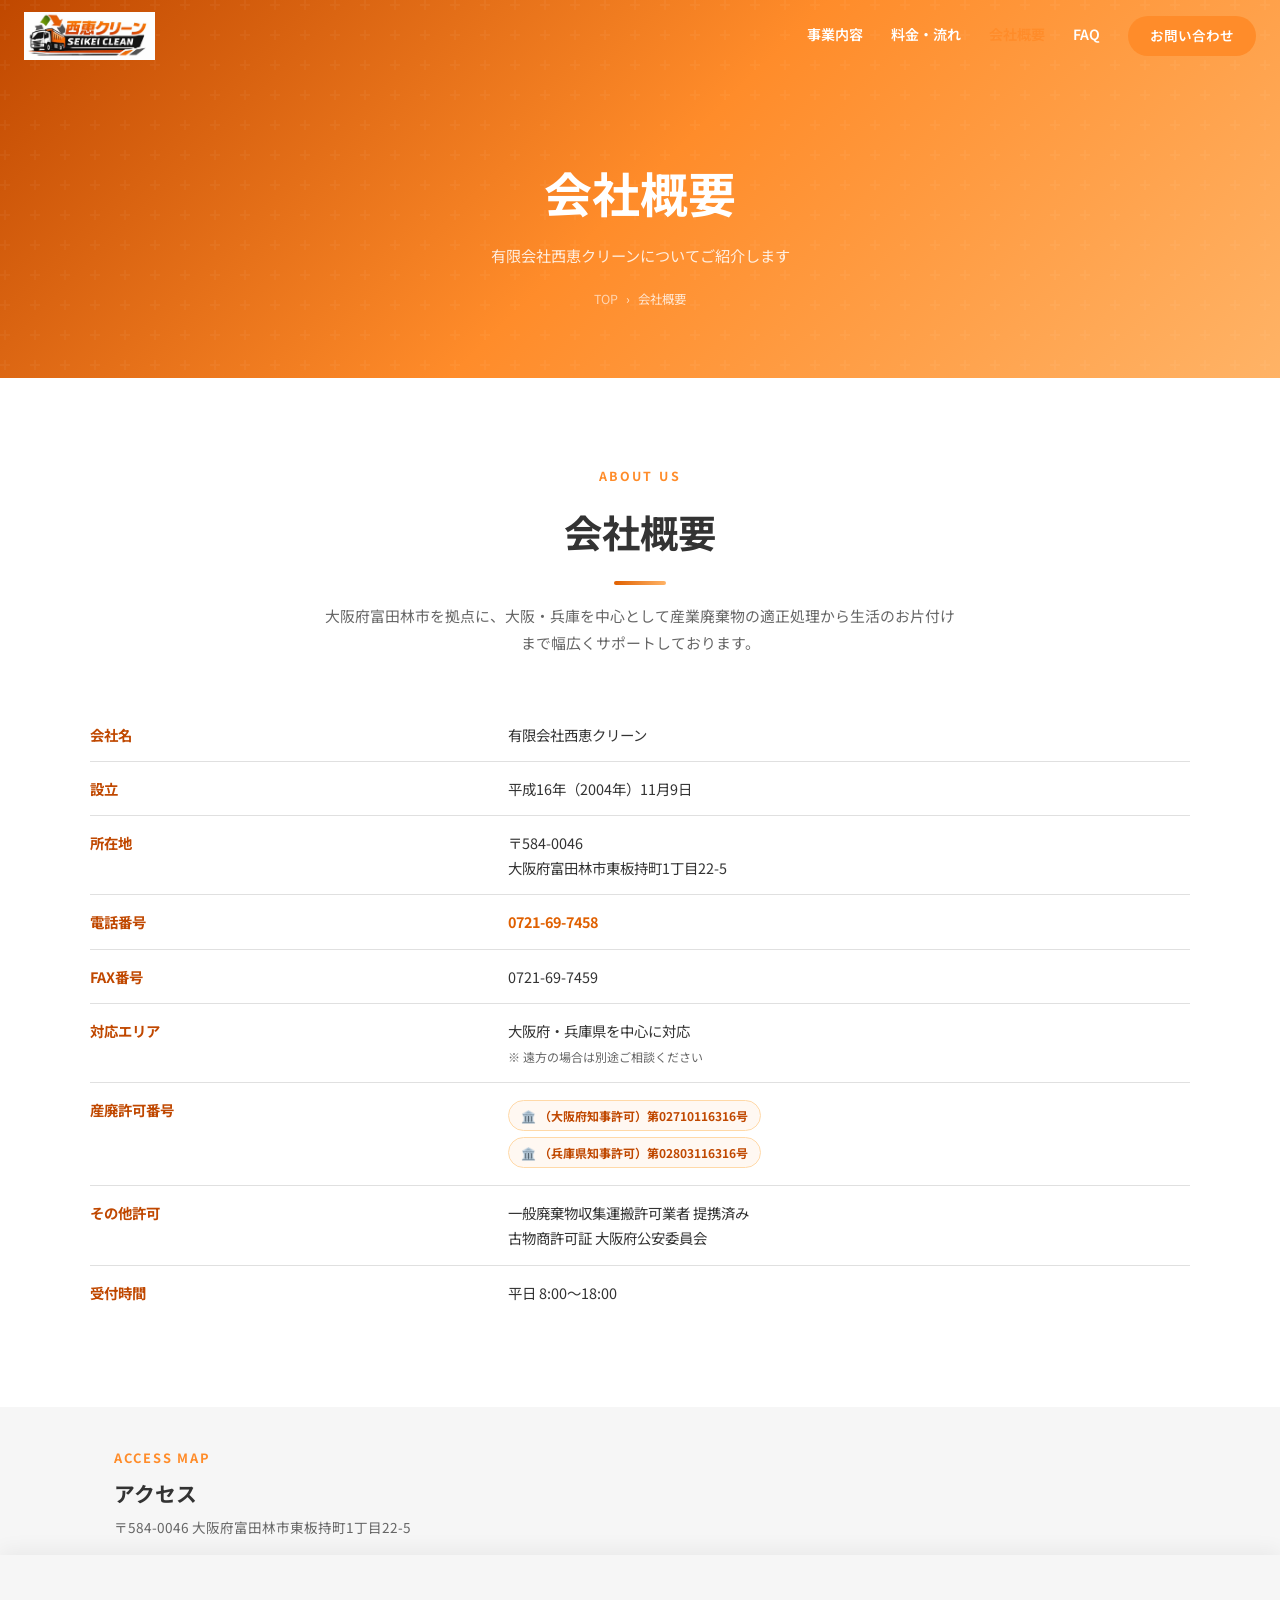
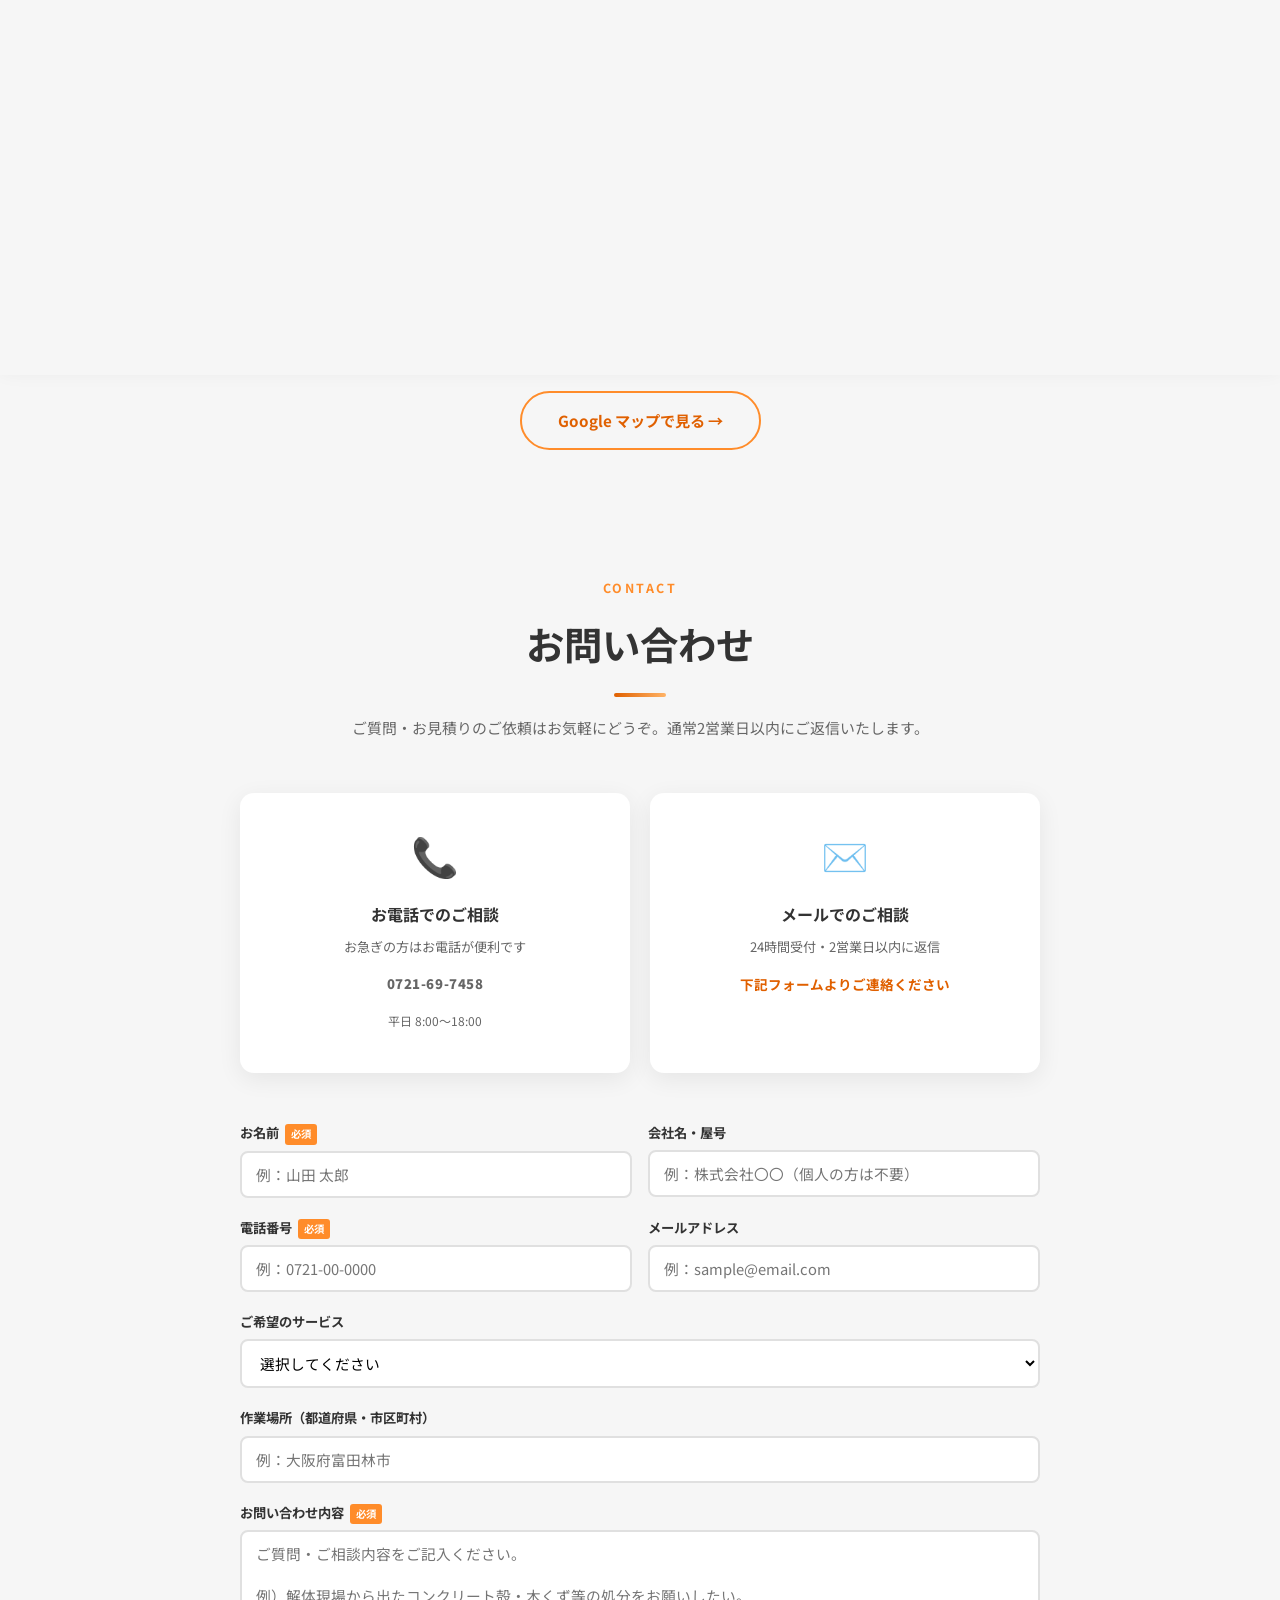
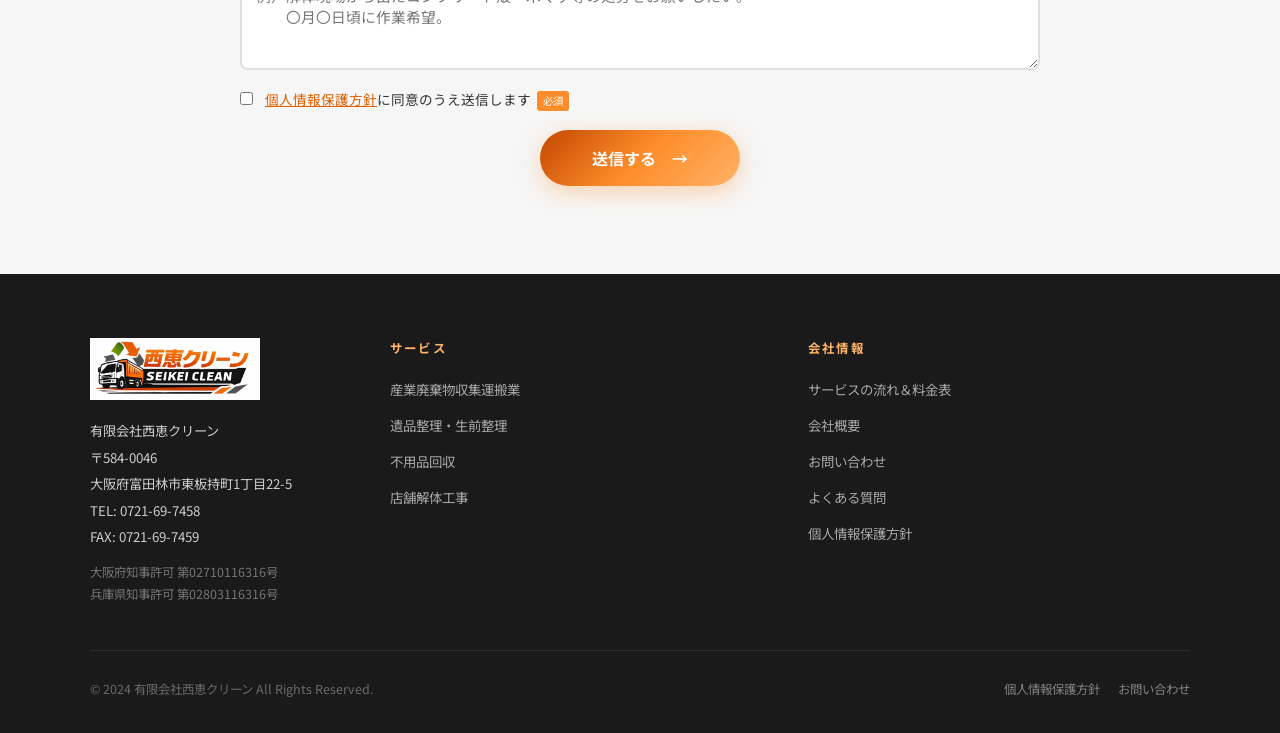
==== company.html @ fd274f3c "Initial commit: 有限会社西恵クリーン ウェブサイト" ====
<!DOCTYPE html>
<html lang="ja">
<head>
  <meta charset="UTF-8">
  <meta name="viewport" content="width=device-width, initial-scale=1.0">
  <title>会社概要・お問い合わせ | 有限会社西恵クリーン</title>
  <meta name="description" content="有限会社西恵クリーンの会社概要、所在地、許可番号、お問い合わせフォームをご確認いただけます。">
  <link rel="preconnect" href="https://fonts.googleapis.com">
  <link href="https://fonts.googleapis.com/css2?family=Noto+Sans+JP:wght@400;700;900&display=swap" rel="stylesheet">
  <link rel="stylesheet" href="css/style.css">
  <style>
    .company-page-grid {
      display: grid;
      grid-template-columns: 1fr 1fr;
      gap: 64px;
      align-items: start;
    }
    .company-table {
      width: 100%;
      border-collapse: collapse;
      font-size: 0.9rem;
    }
    .company-table tr { border-bottom: 1px solid var(--gray); }
    .company-table tr:last-child { border-bottom: none; }
    .company-table th {
      width: 38%;
      padding: 14px 16px 14px 0;
      text-align: left;
      font-weight: 700;
      color: var(--orange-darker);
      vertical-align: top;
      white-space: nowrap;
    }
    .company-table td {
      padding: 14px 0;
      line-height: 1.75;
      vertical-align: top;
    }
    .permit-tag {
      display: inline-flex;
      align-items: center;
      gap: 6px;
      background: var(--off-white);
      border: 1px solid var(--orange-lighter);
      color: var(--orange-darker);
      font-size: 0.75rem;
      font-weight: 700;
      padding: 4px 12px;
      border-radius: 50px;
      margin: 3px 0;
    }
    .contact-section { background: var(--gray-light); }
    .contact-inner {
      max-width: 800px;
      margin: 0 auto;
    }
    .contact-options {
      display: grid;
      grid-template-columns: 1fr 1fr;
      gap: 20px;
      margin-bottom: 48px;
    }
    .contact-option {
      background: var(--white);
      border-radius: var(--radius);
      padding: 28px 24px;
      text-align: center;
      box-shadow: var(--shadow-card);
    }
    .contact-option-icon { font-size: 2.4rem; display: block; margin-bottom: 12px; }
    .contact-option h3 { font-size: 1rem; margin-bottom: 8px; }
    .contact-option p { font-size: 0.82rem; color: var(--text-light); margin-bottom: 14px; }
    .contact-tel-big {
      font-size: 1.6rem;
      font-weight: 900;
      color: var(--orange-darker);
      letter-spacing: 0.04em;
    }
    .contact-tel-big a { color: inherit; }
    @media (max-width: 768px) {
      .company-page-grid { grid-template-columns: 1fr; gap: 40px; }
      .contact-options { grid-template-columns: 1fr; }
    }
  </style>
</head>
<body>

<!-- HEADER -->
<header class="header scrolled" id="header">
  <a href="index.html">
    <img src="西恵クリーンロゴ3.png" alt="有限会社西恵クリーン" class="header-logo">
  </a>
  <nav class="nav">
    <a href="services.html" class="nav-link">事業内容</a>
    <a href="flow-price.html" class="nav-link">料金・流れ</a>
    <a href="company.html" class="nav-link" style="color:var(--orange);">会社概要</a>
    <a href="faq.html" class="nav-link">FAQ</a>
    <a href="#contact" class="nav-link nav-cta">お問い合わせ</a>
  </nav>
  <button class="hamburger" id="hamburger" aria-label="メニュー">
    <span></span><span></span><span></span>
  </button>
</header>
<nav class="mobile-nav" id="mobileNav">
  <a href="services.html" class="mobile-nav-link">事業内容</a>
  <a href="flow-price.html" class="mobile-nav-link">サービスの流れ＆料金表</a>
  <a href="company.html" class="mobile-nav-link">会社概要</a>
  <a href="#contact" class="mobile-nav-link">お問い合わせ</a>
  <a href="faq.html" class="mobile-nav-link">よくある質問</a>
  <a href="privacy.html" class="mobile-nav-link">個人情報保護方針</a>
</nav>

<!-- PAGE HERO -->
<div class="page-hero">
  <h1>会社概要</h1>
  <p>有限会社西恵クリーンについてご紹介します</p>
  <div class="breadcrumb">
    <a href="index.html">TOP</a> › <span>会社概要</span>
  </div>
</div>

<!-- ======================================================
     会社概要
     ====================================================== -->
<section class="section company">
  <div class="section-inner">
    <p class="section-eyebrow">ABOUT US</p>
    <h2 class="section-title">会社概要</h2>
    <p class="section-lead">大阪府富田林市を拠点に、大阪・兵庫を中心として産業廃棄物の適正処理から生活のお片付けまで幅広くサポートしております。</p>

    <table class="company-table">
      <tr>
        <th>会社名</th>
        <td>有限会社西恵クリーン</td>
      </tr>
      <tr>
        <th>設立</th>
        <td>平成16年（2004年）11月9日</td>
      </tr>
      <tr>
        <th>所在地</th>
        <td>〒584-0046<br>大阪府富田林市東板持町1丁目22-5</td>
      </tr>
      <tr>
        <th>電話番号</th>
        <td><a href="tel:0721697458" style="color:var(--orange-dark);font-weight:700;">0721-69-7458</a></td>
      </tr>
      <tr>
        <th>FAX番号</th>
        <td>0721-69-7459</td>
      </tr>
      <tr>
        <th>対応エリア</th>
        <td>大阪府・兵庫県を中心に対応<br><small style="color:var(--text-light);">※ 遠方の場合は別途ご相談ください</small></td>
      </tr>
      <tr>
        <th>産廃許可番号</th>
        <td>
          <div class="permit-tag">🏛️ （大阪府知事許可）第02710116316号</div><br>
          <div class="permit-tag">🏛️ （兵庫県知事許可）第02803116316号</div>
        </td>
      </tr>
      <tr>
        <th>その他許可</th>
        <td>
          一般廃棄物収集運搬許可業者 提携済み<br>
          古物商許可証 大阪府公安委員会
        </td>
      </tr>
      <tr>
        <th>受付時間</th>
        <td>平日 8:00〜18:00</td>
      </tr>
    </table>
  </div>
</section>

<!-- ======================================================
     アクセスマップ（横長・全幅）
     ====================================================== -->
<div style="width:100%;background:var(--gray-light);padding:40px 0 0;">
  <div style="max-width:1100px;margin:0 auto;padding:0 24px 16px;">
    <p style="font-size:0.8rem;font-weight:700;letter-spacing:0.15em;color:var(--orange);text-transform:uppercase;margin-bottom:6px;">ACCESS MAP</p>
    <h2 style="font-size:1.3rem;font-weight:700;margin-bottom:4px;">アクセス</h2>
    <p style="font-size:0.85rem;color:var(--text-light);">〒584-0046 大阪府富田林市東板持町1丁目22-5</p>
  </div>
  <div style="width:100%;overflow:hidden;box-shadow:0 -4px 20px rgba(0,0,0,0.06);">
    <iframe
      src="https://www.google.com/maps/embed?pb=!1m18!1m12!1m3!1d6565.0!2d135.6100!3d34.4893!2m3!1f0!2f0!3f0!3m2!1i1024!2i768!4f13.1!3m3!1m2!1s0x600129000c5fae5d%3A0x8a15655b1811e165!2z77yI5pyJ77yJ6KW_5oGS44Kv44Oq44O844Oz!5e0!3m2!1sja!2sjp!4v1699000000000!5m2!1sja!2sjp"
      width="100%"
      height="420"
      style="display:block;border:none;"
      allowfullscreen=""
      loading="lazy"
      referrerpolicy="no-referrer-when-downgrade"
      title="有限会社西恵クリーン アクセスマップ（富田林駅・川西駅周辺）">
    </iframe>
  </div>
  <div style="max-width:1100px;margin:0 auto;padding:16px 24px 40px;text-align:center;">
    <a
      href="https://www.google.com/maps/place/(%E6%9C%89)%E8%A5%BF%E6%81%B5%E3%82%AF%E3%83%AA%E3%83%BC%E3%83%B3/@34.489055,135.612268,17z/data=!3m1!4b1!4m6!3m5!1s0x600129000c5fae5d:0x8a15655b1811e165!8m2!3d34.489055!4d135.612268!16s%2Fg%2F11vysfcb43?hl=ja&entry=ttu&g_ep=EgoyMDI2MDQyMi4wIKXMDSoASAFQAw%3D%3D"
      target="_blank"
      rel="noopener noreferrer"
      class="btn btn-outline-orange"
    >
      Google マップで見る →
    </a>
  </div>
</div>

<!-- ======================================================
     お問い合わせ
     ====================================================== -->
<section class="section contact-section" id="contact">
  <div class="section-inner">
    <p class="section-eyebrow">CONTACT</p>
    <h2 class="section-title">お問い合わせ</h2>
    <p class="section-lead">ご質問・お見積りのご依頼はお気軽にどうぞ。通常2営業日以内にご返信いたします。</p>

    <div class="contact-inner">
      <div class="contact-options">
        <div class="contact-option">
          <span class="contact-option-icon">📞</span>
          <h3>お電話でのご相談</h3>
          <p>お急ぎの方はお電話が便利です</p>
          <p class="contact-tel-big"><a href="tel:0721697458">0721-69-7458</a></p>
          <p style="font-size:0.75rem;color:var(--text-light);margin-top:6px;">平日 8:00〜18:00</p>
        </div>
        <div class="contact-option">
          <span class="contact-option-icon">✉️</span>
          <h3>メールでのご相談</h3>
          <p>24時間受付・2営業日以内に返信</p>
          <p style="font-size:0.85rem;color:var(--orange-dark);font-weight:700;">下記フォームよりご連絡ください</p>
        </div>
      </div>

      <form class="contact-form" id="contactForm" onsubmit="handleSubmit(event)">
        <div class="form-row">
          <div class="form-group">
            <label>お名前<span class="req">必須</span></label>
            <input type="text" name="name" placeholder="例：山田 太郎" required>
          </div>
          <div class="form-group">
            <label>会社名・屋号</label>
            <input type="text" name="company" placeholder="例：株式会社〇〇（個人の方は不要）">
          </div>
        </div>
        <div class="form-row">
          <div class="form-group">
            <label>電話番号<span class="req">必須</span></label>
            <input type="tel" name="tel" placeholder="例：0721-00-0000" required>
          </div>
          <div class="form-group">
            <label>メールアドレス</label>
            <input type="email" name="email" placeholder="例：sample@email.com">
          </div>
        </div>
        <div class="form-group">
          <label>ご希望のサービス</label>
          <select name="service">
            <option value="">選択してください</option>
            <option>産業廃棄物収集運搬</option>
            <option>遺品整理・生前整理</option>
            <option>不用品回収</option>
            <option>店舗解体工事</option>
            <option>その他・複数のサービス</option>
          </select>
        </div>
        <div class="form-group">
          <label>作業場所（都道府県・市区町村）</label>
          <input type="text" name="location" placeholder="例：大阪府富田林市">
        </div>
        <div class="form-group">
          <label>お問い合わせ内容<span class="req">必須</span></label>
          <textarea name="message" placeholder="ご質問・ご相談内容をご記入ください。&#10;&#10;例）解体現場から出たコンクリート殻・木くず等の処分をお願いしたい。&#10;　　〇月〇日頃に作業希望。" required></textarea>
        </div>
        <div class="form-group" style="flex-direction:row;align-items:flex-start;gap:12px;">
          <input type="checkbox" id="privacy" name="privacy" required style="width:auto;margin-top:4px;">
          <label for="privacy" style="font-size:0.85rem;font-weight:400;cursor:pointer;">
            <a href="privacy.html" target="_blank" style="color:var(--orange-dark);text-decoration:underline;">個人情報保護方針</a>に同意のうえ送信します<span class="req">必須</span>
          </label>
        </div>
        <button type="submit" class="form-submit">送信する　→</button>
      </form>
    </div>
  </div>
</section>

<!-- FOOTER -->
<footer class="footer">
  <div class="footer-inner">
    <div class="footer-top">
      <div>
        <img src="西恵クリーンロゴ3.png" alt="西恵クリーン" class="footer-logo">
        <div class="footer-info">
          <p>有限会社西恵クリーン</p>
          <p>〒584-0046</p>
          <p>大阪府富田林市東板持町1丁目22-5</p>
          <p>TEL: 0721-69-7458</p>
          <p>FAX: 0721-69-7459</p>
          <p style="margin-top:10px;font-size:0.78rem;opacity:0.5;line-height:1.8;">
            大阪府知事許可 第02710116316号<br>
            兵庫県知事許可 第02803116316号
          </p>
        </div>
      </div>
      <div class="footer-nav">
        <div class="footer-nav-group">
          <h4>サービス</h4>
          <ul>
            <li><a href="services.html#industrial">産業廃棄物収集運搬業</a></li>
            <li><a href="services.html#estate">遺品整理・生前整理</a></li>
            <li><a href="services.html#junk">不用品回収</a></li>
            <li><a href="services.html#demolition">店舗解体工事</a></li>
          </ul>
        </div>
        <div class="footer-nav-group">
          <h4>会社情報</h4>
          <ul>
            <li><a href="flow-price.html">サービスの流れ＆料金表</a></li>
            <li><a href="company.html">会社概要</a></li>
            <li><a href="#contact">お問い合わせ</a></li>
            <li><a href="faq.html">よくある質問</a></li>
            <li><a href="privacy.html">個人情報保護方針</a></li>
          </ul>
        </div>
      </div>
    </div>
    <div class="footer-bottom">
      <p class="footer-copy">© 2024 有限会社西恵クリーン All Rights Reserved.</p>
      <div class="footer-links">
        <a href="privacy.html">個人情報保護方針</a>
        <a href="#contact">お問い合わせ</a>
      </div>
    </div>
  </div>
</footer>

<script>
const header = document.getElementById('header');
window.addEventListener('scroll', () => {
  header.classList.toggle('scrolled', window.scrollY > 0);
}, { passive: true });
const hamburger = document.getElementById('hamburger');
const mobileNav = document.getElementById('mobileNav');
hamburger.addEventListener('click', () => {
  hamburger.classList.toggle('open');
  mobileNav.classList.toggle('open');
});
mobileNav.querySelectorAll('a').forEach(a => a.addEventListener('click', () => {
  hamburger.classList.remove('open');
  mobileNav.classList.remove('open');
}));
function handleSubmit(e) {
  e.preventDefault();
  const btn = e.target.querySelector('.form-submit');
  btn.textContent = '送信中…';
  btn.disabled = true;
  setTimeout(() => {
    btn.textContent = '✓ 送信が完了しました。ありがとうございます。';
    btn.style.background = '#4CAF50';
    e.target.reset();
  }, 1400);
}
</script>
</body>
</html>
---- css/style.css ----
/* ============================================================
   西恵クリーン Corporate Website — Main Stylesheet
   ============================================================ */

/* --- Reset & Base --- */
*, *::before, *::after { box-sizing: border-box; margin: 0; padding: 0; }

:root {
  --orange:        #FF8C2A;
  --orange-light:  #FFB366;
  --orange-lighter:#FFD9A8;
  --orange-dark:   #E06000;
  --orange-darker: #C04800;
  --white:         #FFFFFF;
  --off-white:     #FFF8F2;
  --gray-light:    #F6F6F6;
  --gray:          #E0E0E0;
  --text:          #333333;
  --text-light:    #666666;
  --grad:          linear-gradient(135deg, #C04800 0%, #FF8C2A 50%, #FFB366 100%);
  --grad-h:        linear-gradient(90deg, #E06000, #FFB366);
  --shadow:        0 8px 30px rgba(255,140,42,0.18);
  --shadow-card:   0 6px 24px rgba(0,0,0,0.07);
  --radius:        14px;
  --radius-sm:     8px;
  --ease:          0.3s ease;
  --font:          'Noto Sans JP', 'ヒラギノ角ゴ Pro W3', 'Hiragino Kaku Gothic Pro', 'メイリオ', Meiryo, sans-serif;
}

html { scroll-behavior: smooth; }

body {
  font-family: var(--font);
  color: var(--text);
  background: var(--white);
  line-height: 1.75;
  overflow-x: hidden;
}

h1,h2,h3,h4 { font-weight: 700; }
a { color: inherit; text-decoration: none; }
img { max-width: 100%; height: auto; display: block; }
ul { list-style: none; }

/* ============================================================
   COMMON LAYOUT
   ============================================================ */

.section { padding: 88px 24px; }
.section-inner { max-width: 1100px; margin: 0 auto; }

.section-eyebrow {
  text-align: center;
  font-size: 0.78rem;
  font-weight: 700;
  letter-spacing: 0.2em;
  color: var(--orange);
  text-transform: uppercase;
  margin-bottom: 10px;
}

.section-title {
  font-size: clamp(1.6rem, 4vw, 2.4rem);
  text-align: center;
  margin-bottom: 6px;
}
.section-title span { color: var(--orange); }

.section-title::after {
  content: '';
  display: block;
  width: 52px;
  height: 4px;
  background: var(--grad-h);
  border-radius: 2px;
  margin: 16px auto 0;
}

.section-lead {
  text-align: center;
  color: var(--text-light);
  font-size: 0.93rem;
  margin-top: 18px;
  margin-bottom: 52px;
  max-width: 640px;
  margin-left: auto;
  margin-right: auto;
}

/* ============================================================
   BUTTONS
   ============================================================ */

.btn {
  display: inline-flex;
  align-items: center;
  justify-content: center;
  gap: 8px;
  padding: 14px 36px;
  border-radius: 50px;
  font-weight: 700;
  font-size: 0.95rem;
  cursor: pointer;
  border: none;
  transition: transform var(--ease), box-shadow var(--ease);
  font-family: var(--font);
  white-space: nowrap;
}
.btn-primary {
  background: var(--grad);
  color: var(--white);
  box-shadow: 0 6px 22px rgba(255,140,42,0.40);
}
.btn-primary:hover { transform: translateY(-3px); box-shadow: 0 10px 28px rgba(255,140,42,0.50); }

.btn-outline-white {
  background: transparent;
  color: var(--white);
  border: 2px solid rgba(255,255,255,0.85);
}
.btn-outline-white:hover { background: var(--white); color: var(--orange-dark); }

.btn-outline-orange {
  background: transparent;
  color: var(--orange-dark);
  border: 2px solid var(--orange);
}
.btn-outline-orange:hover { background: var(--orange); color: var(--white); }

/* ============================================================
   HEADER
   ============================================================ */

.header {
  position: fixed;
  inset: 0 0 auto;
  z-index: 1000;
  height: 72px;
  padding: 0 24px;
  display: flex;
  align-items: center;
  justify-content: space-between;
  transition: background var(--ease), box-shadow var(--ease);
}
.header.scrolled {
  background: rgba(255,255,255,0.97);
  box-shadow: 0 2px 18px rgba(0,0,0,0.09);
  backdrop-filter: blur(8px);
}

.header-logo { height: 48px; width: auto; }

.nav {
  display: flex;
  align-items: center;
  gap: 28px;
}

.nav-link {
  font-size: 0.88rem;
  font-weight: 600;
  color: var(--white);
  transition: color var(--ease);
  position: relative;
  padding-bottom: 3px;
}
.header.scrolled .nav-link { color: var(--text); }
.nav-link::after {
  content: '';
  position: absolute;
  bottom: 0; left: 0;
  width: 0; height: 2px;
  background: var(--orange);
  border-radius: 2px;
  transition: width var(--ease);
}
.nav-link:hover::after { width: 100%; }
.nav-link:hover { color: var(--orange); }

.nav-cta {
  background: var(--orange);
  color: var(--white) !important;
  padding: 8px 22px;
  border-radius: 50px;
  font-size: 0.85rem;
}
.nav-cta:hover { background: var(--orange-dark); transform: translateY(-1px); }
.nav-cta::after { display: none; }

/* Hamburger */
.hamburger {
  display: none;
  flex-direction: column;
  gap: 5px;
  cursor: pointer;
  background: none;
  border: none;
  padding: 8px;
}
.hamburger span {
  display: block;
  width: 26px; height: 2px;
  background: var(--white);
  border-radius: 2px;
  transition: var(--ease);
}
.header.scrolled .hamburger span { background: var(--text); }
.hamburger.open span:nth-child(1) { transform: rotate(45deg) translate(5px,5px); }
.hamburger.open span:nth-child(2) { opacity: 0; width: 0; }
.hamburger.open span:nth-child(3) { transform: rotate(-45deg) translate(5px,-5px); }

/* Mobile nav */
.mobile-nav {
  display: none;
  position: fixed;
  top: 72px; left: 0; right: 0;
  background: var(--white);
  box-shadow: 0 12px 32px rgba(0,0,0,0.10);
  padding: 12px 16px 20px;
  z-index: 999;
  flex-direction: column;
  gap: 2px;
}
.mobile-nav.open { display: flex; }
.mobile-nav-link {
  display: block;
  padding: 13px 18px;
  font-weight: 600;
  font-size: 0.92rem;
  border-radius: var(--radius-sm);
  transition: background var(--ease), color var(--ease);
}
.mobile-nav-link:hover { background: var(--off-white); color: var(--orange); }

/* ============================================================
   HERO
   ============================================================ */

.hero {
  position: relative;
  min-height: 100vh;
  display: flex;
  align-items: center;
  justify-content: center;
  overflow: hidden;
  background: linear-gradient(135deg, #BF4500 0%, #E06000 25%, #FF8C2A 55%, #FFB366 80%, #FF8C2A 100%);
  background-size: 400% 400%;
  animation: gradShift 9s ease infinite;
}

@keyframes gradShift {
  0%   { background-position: 0% 50%; }
  50%  { background-position: 100% 50%; }
  100% { background-position: 0% 50%; }
}

/* Geometric background shapes */
.hero-bg-circle {
  position: absolute;
  border-radius: 50%;
  background: rgba(255,255,255,0.07);
  animation: pulseBig ease-in-out infinite;
  pointer-events: none;
}
.hero-bg-circle:nth-child(1) { width: 700px; height: 700px; top: -250px; right: -200px; animation-duration: 7s; }
.hero-bg-circle:nth-child(2) { width: 450px; height: 450px; bottom: -150px; left: -120px; animation-duration: 9s; animation-delay: 2s; }
.hero-bg-circle:nth-child(3) { width: 220px; height: 220px; top: 30%; left: 8%; animation-duration: 5.5s; animation-delay: 1s; }

@keyframes pulseBig {
  0%,100% { transform: scale(1); opacity: 0.5; }
  50%      { transform: scale(1.08); opacity: 0.9; }
}

/* Floating particles (generated by JS) */
.hero-particles { position: absolute; inset: 0; pointer-events: none; overflow: hidden; }
.particle {
  position: absolute;
  border-radius: 50%;
  background: rgba(255,255,255,0.13);
  animation: particleRise linear infinite;
}
@keyframes particleRise {
  0%   { transform: translateY(110vh) rotate(0deg); opacity: 0; }
  5%   { opacity: 1; }
  90%  { opacity: 0.8; }
  100% { transform: translateY(-80px) rotate(720deg); opacity: 0; }
}

/* Truck animation */
.hero-truck {
  position: absolute;
  bottom: 68px;
  font-size: 3.6rem;
  pointer-events: none;
  filter: drop-shadow(0 4px 12px rgba(0,0,0,0.25));
  animation: truckRide 14s ease-in-out infinite;
}
@keyframes truckRide {
  0%   { left: -140px; opacity: 0; }
  6%   { opacity: 1; }
  46%  { left: calc(50% - 36px); }
  54%  { left: calc(50% - 36px); }
  94%  { opacity: 1; }
  100% { left: calc(100% + 140px); opacity: 0; }
}

/* Hero content */
.hero-content {
  position: relative;
  z-index: 10;
  text-align: center;
  padding: 110px 24px 130px;
  color: var(--white);
  max-width: 860px;
}

.hero-logo {
  max-width: 300px;
  margin: 0 auto 28px;
  filter: drop-shadow(0 6px 24px rgba(0,0,0,0.22));
  animation: logoIn 0.9s cubic-bezier(.22,1,.36,1) forwards, logoFloat 4s ease-in-out 1s infinite;
  opacity: 0;
}
@keyframes logoIn {
  from { opacity: 0; transform: translateY(-24px) scale(0.95); }
  to   { opacity: 1; transform: translateY(0) scale(1); }
}
@keyframes logoFloat {
  0%,100% { transform: translateY(0); }
  50%      { transform: translateY(-9px); }
}

.hero-badge {
  display: inline-block;
  background: rgba(255,255,255,0.22);
  border: 1px solid rgba(255,255,255,0.4);
  border-radius: 50px;
  padding: 5px 18px;
  font-size: 0.82rem;
  letter-spacing: 0.18em;
  margin-bottom: 16px;
  opacity: 0;
  animation: fadeUp 0.7s ease 0.5s forwards;
}

.hero-title {
  font-size: clamp(1.6rem, 5.5vw, 3.2rem);
  font-weight: 900;
  line-height: 1.35;
  text-shadow: 0 3px 12px rgba(0,0,0,0.15);
  margin-bottom: 20px;
  opacity: 0;
  animation: fadeUp 0.7s ease 0.7s forwards;
}

.hero-desc {
  font-size: clamp(0.88rem, 2vw, 1rem);
  line-height: 1.85;
  opacity: 0;
  animation: fadeUp 0.7s ease 0.9s forwards;
  margin-bottom: 36px;
}

.hero-buttons {
  display: flex;
  gap: 14px;
  justify-content: center;
  flex-wrap: wrap;
  opacity: 0;
  animation: fadeUp 0.7s ease 1.1s forwards;
  margin-bottom: 36px;
}

.hero-tel-block {
  opacity: 0;
  animation: fadeUp 0.7s ease 1.3s forwards;
}
.hero-tel-label { font-size: 0.78rem; letter-spacing: 0.1em; opacity: 0.82; }
.hero-tel {
  font-size: clamp(1.8rem, 5vw, 2.6rem);
  font-weight: 900;
  letter-spacing: 0.04em;
}
.hero-tel a { color: var(--white); }

@keyframes fadeUp {
  from { opacity: 0; transform: translateY(18px); }
  to   { opacity: 1; transform: translateY(0); }
}

/* Scroll cue */
.scroll-cue {
  position: absolute;
  bottom: 28px; left: 50%;
  transform: translateX(-50%);
  display: flex;
  flex-direction: column;
  align-items: center;
  gap: 7px;
  color: rgba(255,255,255,0.75);
  font-size: 0.7rem;
  letter-spacing: 0.18em;
  z-index: 10;
  opacity: 0;
  animation: fadeUp 0.6s ease 2s forwards;
}
.scroll-cue-arrow {
  width: 18px; height: 18px;
  border-right: 2px solid rgba(255,255,255,0.75);
  border-bottom: 2px solid rgba(255,255,255,0.75);
  transform: rotate(45deg);
  animation: bounce 1.6s ease infinite;
}
@keyframes bounce {
  0%,100% { transform: rotate(45deg) translateY(0); }
  50%      { transform: rotate(45deg) translateY(7px); }
}

/* ============================================================
   SERVICES SECTION
   ============================================================ */

.services { background: var(--gray-light); }

.services-grid {
  display: grid;
  grid-template-columns: repeat(auto-fit, minmax(230px, 1fr));
  gap: 24px;
}

.service-card {
  background: var(--white);
  border-radius: var(--radius);
  padding: 36px 24px 28px;
  text-align: center;
  box-shadow: var(--shadow-card);
  transition: transform var(--ease), box-shadow var(--ease);
  position: relative;
  overflow: hidden;
}
.service-card::before {
  content: '';
  position: absolute;
  top: 0; left: 0; right: 0;
  height: 4px;
  background: var(--grad-h);
  z-index: 1;
}
.service-card:hover {
  transform: translateY(-7px);
  box-shadow: 0 18px 44px rgba(255,140,42,0.16);
}

/* カード上部の写真エリア */
.service-card-photo {
  width: calc(100% + 48px);
  margin: -36px -24px 20px;
  height: 190px;
  overflow: hidden;
  border-radius: var(--radius) var(--radius) 0 0;
}
.service-card-photo img {
  width: 100%;
  height: 100%;
  object-fit: cover;
  display: block;
  transition: transform 0.5s ease;
}
.service-card:hover .service-card-photo img {
  transform: scale(1.06);
}

.service-icon {
  font-size: 2.8rem;
  display: block;
  margin-bottom: 18px;
}
.service-card h3 {
  font-size: 1.05rem;
  margin-bottom: 10px;
  min-height: 52px;
  display: flex;
  align-items: center;
  justify-content: center;
}
.service-card p {
  font-size: 0.84rem;
  color: var(--text-light);
  line-height: 1.75;
  margin-bottom: 20px;
}
.service-link {
  display: inline-block;
  font-size: 0.82rem;
  font-weight: 700;
  color: var(--orange-dark);
  border: 2px solid var(--orange);
  padding: 6px 20px;
  border-radius: 50px;
  transition: var(--ease);
}
.service-link:hover { background: var(--orange); color: var(--white); }

/* ============================================================
   FLOW SECTION
   ============================================================ */

.flow { background: var(--white); }

.flow-steps {
  display: flex;
  gap: 0;
  justify-content: center;
  flex-wrap: wrap;
  position: relative;
}

.flow-step {
  flex: 1;
  min-width: 170px;
  max-width: 210px;
  text-align: center;
  padding: 24px 14px;
  position: relative;
}
.flow-step:not(:last-child)::after {
  content: '›';
  position: absolute;
  right: -6px;
  top: 44px;
  font-size: 2.2rem;
  color: var(--orange-lighter);
}

.flow-num {
  width: 54px; height: 54px;
  background: var(--grad);
  border-radius: 50%;
  display: flex;
  align-items: center;
  justify-content: center;
  color: var(--white);
  font-size: 1.25rem;
  font-weight: 900;
  margin: 0 auto 14px;
  box-shadow: 0 4px 16px rgba(255,140,42,0.35);
}
.flow-emoji {
  font-size: 1.8rem;
  display: block;
  margin-bottom: 10px;
}
.flow-step h3 {
  font-size: 0.9rem;
  margin-bottom: 6px;
}
.flow-step p {
  font-size: 0.78rem;
  color: var(--text-light);
  line-height: 1.65;
}

/* ============================================================
   CTA BAND
   ============================================================ */

.cta-band {
  background: var(--grad);
  padding: 72px 24px;
  text-align: center;
  color: var(--white);
  position: relative;
  overflow: hidden;
}
.cta-band::before {
  content: '';
  position: absolute;
  inset: 0;
  background: url("data:image/svg+xml,%3Csvg width='40' height='40' viewBox='0 0 40 40' xmlns='http://www.w3.org/2000/svg'%3E%3Cg fill='%23ffffff' fill-opacity='0.04'%3E%3Cpath d='M20 20.5V18H0v5h20v20.5h2V23h20v-5H22V.5h-2z'/%3E%3C/g%3E%3C/svg%3E");
}
.cta-band > * { position: relative; }
.cta-band h2 { font-size: clamp(1.3rem,4vw,2rem); margin-bottom: 12px; }
.cta-band > p { opacity: 0.9; margin-bottom: 30px; }
.cta-tel {
  font-size: clamp(2rem,6vw,3.2rem);
  font-weight: 900;
  letter-spacing: 0.05em;
  margin-bottom: 6px;
}
.cta-tel a { color: var(--white); }
.cta-hours { font-size: 0.82rem; opacity: 0.82; margin-bottom: 28px; }
.cta-buttons { display: flex; gap: 14px; justify-content: center; flex-wrap: wrap; }

/* ============================================================
   PRICE SECTION
   ============================================================ */

.price { background: var(--off-white); }

.price-h3 {
  font-size: 1.1rem;
  color: var(--orange-darker);
  margin: 40px 0 14px;
  padding-left: 12px;
  border-left: 4px solid var(--orange);
}
.price-h3:first-of-type { margin-top: 0; }

.price-table {
  width: 100%;
  border-collapse: collapse;
  background: var(--white);
  border-radius: var(--radius);
  overflow: hidden;
  box-shadow: var(--shadow-card);
  margin-bottom: 12px;
}
.price-table th {
  background: var(--grad);
  color: var(--white);
  padding: 14px 20px;
  text-align: left;
  font-size: 0.88rem;
}
.price-table td {
  padding: 13px 20px;
  border-bottom: 1px solid var(--gray);
  font-size: 0.88rem;
  vertical-align: top;
}
.price-table tr:last-child td { border-bottom: none; }
.price-table tr:nth-child(even) td { background: var(--gray-light); }
.price-amount {
  font-weight: 700;
  color: var(--orange-darker);
  white-space: nowrap;
  text-align: right;
}
.price-note {
  font-size: 0.85rem;
  color: var(--text-light);
  margin-top: 16px;
}

.note-box {
  background: var(--off-white);
  border-left: 4px solid var(--orange);
  border-radius: 0 var(--radius-sm) var(--radius-sm) 0;
  padding: 14px 18px;
  font-size: 0.87rem;
  line-height: 1.7;
  margin: 20px 0;
}
.warn-box {
  background: #FFF8E1;
  border-left: 4px solid #FFAA00;
  border-radius: 0 var(--radius-sm) var(--radius-sm) 0;
  padding: 14px 18px;
  font-size: 0.87rem;
  line-height: 1.7;
  margin: 20px 0;
}

/* ============================================================
   COMPANY SECTION
   ============================================================ */

.company { background: var(--white); }

.company-grid {
  display: grid;
  grid-template-columns: 1fr 1fr;
  gap: 64px;
  align-items: start;
}

.company-dl dt {
  font-weight: 700;
  font-size: 0.82rem;
  color: var(--orange-dark);
  letter-spacing: 0.05em;
  padding: 12px 0 4px;
  border-top: 1px solid var(--gray);
  margin-top: 4px;
}
.company-dl dt:first-child { border-top: none; padding-top: 0; }
.company-dl dd {
  font-size: 0.92rem;
  line-height: 1.7;
  padding-bottom: 6px;
}

.map-wrap {
  border-radius: var(--radius);
  overflow: hidden;
  box-shadow: var(--shadow-card);
  margin-top: 28px;
}
.map-wrap iframe { display: block; width: 100%; height: 260px; border: none; }

/* ============================================================
   CONTACT FORM
   ============================================================ */

.contact-form { display: flex; flex-direction: column; gap: 18px; }

.form-row { display: grid; grid-template-columns: 1fr 1fr; gap: 16px; }

.form-group { display: flex; flex-direction: column; gap: 6px; }
.form-group label {
  font-size: 0.83rem;
  font-weight: 700;
  color: var(--text);
}
.form-group .req {
  display: inline-block;
  background: var(--orange);
  color: var(--white);
  font-size: 0.65rem;
  padding: 1px 6px;
  border-radius: 3px;
  margin-left: 6px;
  vertical-align: middle;
}
.form-group input,
.form-group select,
.form-group textarea {
  padding: 11px 14px;
  border: 2px solid var(--gray);
  border-radius: var(--radius-sm);
  font-size: 0.92rem;
  font-family: var(--font);
  transition: border-color var(--ease);
  background: var(--white);
  width: 100%;
}
.form-group input:focus,
.form-group select:focus,
.form-group textarea:focus {
  outline: none;
  border-color: var(--orange);
}
.form-group textarea { min-height: 140px; resize: vertical; }
.form-submit {
  align-self: center;
  background: var(--grad);
  color: var(--white);
  padding: 16px 52px;
  border: none;
  border-radius: 50px;
  font-size: 1rem;
  font-weight: 700;
  font-family: var(--font);
  cursor: pointer;
  box-shadow: 0 6px 22px rgba(255,140,42,0.35);
  transition: transform var(--ease), box-shadow var(--ease);
}
.form-submit:hover { transform: translateY(-3px); box-shadow: 0 10px 28px rgba(255,140,42,0.45); }

/* ============================================================
   FAQ
   ============================================================ */

.faq { background: var(--gray-light); }

.faq-list { display: flex; flex-direction: column; gap: 10px; }

.faq-item {
  background: var(--white);
  border-radius: var(--radius-sm);
  overflow: hidden;
  box-shadow: 0 2px 10px rgba(0,0,0,0.05);
}
.faq-q {
  display: flex;
  align-items: center;
  gap: 14px;
  padding: 20px 22px;
  cursor: pointer;
  font-weight: 700;
  font-size: 0.93rem;
  user-select: none;
  transition: background var(--ease);
}
.faq-q:hover { background: var(--off-white); }
.faq-q-badge {
  flex-shrink: 0;
  width: 30px; height: 30px;
  background: var(--orange);
  color: var(--white);
  border-radius: 50%;
  display: flex;
  align-items: center;
  justify-content: center;
  font-size: 0.95rem;
  font-weight: 900;
}
.faq-q-arrow {
  margin-left: auto;
  flex-shrink: 0;
  font-size: 0.75rem;
  color: var(--orange);
  transition: transform 0.35s;
}
.faq-item.open .faq-q-arrow { transform: rotate(180deg); }
.faq-a {
  max-height: 0;
  overflow: hidden;
  transition: max-height 0.4s ease, padding 0.4s ease;
  padding: 0 22px 0 66px;
  font-size: 0.88rem;
  color: var(--text-light);
  line-height: 1.82;
}
.faq-item.open .faq-a { max-height: 400px; padding: 4px 22px 20px 66px; }

/* ============================================================
   SUBPAGE HERO
   ============================================================ */

.page-hero {
  background: var(--grad);
  padding: 150px 24px 68px;
  text-align: center;
  color: var(--white);
  position: relative;
  overflow: hidden;
}
.page-hero::before {
  content: '';
  position: absolute;
  inset: 0;
  background: url("data:image/svg+xml,%3Csvg width='60' height='60' viewBox='0 0 60 60' xmlns='http://www.w3.org/2000/svg'%3E%3Cg fill='%23fff' fill-opacity='0.04'%3E%3Cpath d='M36 34v-4h-2v4h-4v2h4v4h2v-4h4v-2h-4zm0-30V0h-2v4h-4v2h4v4h2V6h4V4h-4zM6 34v-4H4v4H0v2h4v4h2v-4h4v-2H6zM6 4V0H4v4H0v2h4v4h2V6h4V4H6z'/%3E%3C/g%3E%3C/svg%3E");
}
.page-hero > * { position: relative; }
.page-hero h1 { font-size: clamp(1.8rem,5vw,3rem); margin-bottom: 8px; }
.page-hero p { font-size: 0.95rem; opacity: 0.85; }
.breadcrumb {
  display: flex;
  gap: 8px;
  justify-content: center;
  margin-top: 20px;
  font-size: 0.78rem;
  opacity: 0.78;
  flex-wrap: wrap;
}
.breadcrumb a { color: rgba(255,255,255,0.8); }
.breadcrumb a:hover { color: var(--white); text-decoration: underline; }

/* ============================================================
   FOOTER
   ============================================================ */

.footer {
  background: #1A1A1A;
  color: rgba(255,255,255,0.78);
  padding: 64px 24px 32px;
}
.footer-inner { max-width: 1100px; margin: 0 auto; }

.footer-top {
  display: grid;
  grid-template-columns: 240px 1fr;
  gap: 60px;
  padding-bottom: 44px;
  border-bottom: 1px solid rgba(255,255,255,0.08);
  margin-bottom: 28px;
}
.footer-logo {
  max-width: 170px;
  margin-bottom: 18px;
}
.footer-info { font-size: 0.83rem; line-height: 2; }
.footer-info p { margin: 0; }

.footer-nav {
  display: grid;
  grid-template-columns: 1fr 1fr;
  gap: 36px;
}
.footer-nav-group h4 {
  font-size: 0.78rem;
  color: var(--orange-light);
  letter-spacing: 0.18em;
  text-transform: uppercase;
  margin-bottom: 14px;
}
.footer-nav-group ul { display: flex; flex-direction: column; gap: 8px; }
.footer-nav-group ul li a {
  font-size: 0.84rem;
  color: rgba(255,255,255,0.62);
  transition: color var(--ease);
}
.footer-nav-group ul li a:hover { color: var(--orange-light); }

.footer-bottom {
  display: flex;
  justify-content: space-between;
  align-items: center;
  flex-wrap: wrap;
  gap: 12px;
}
.footer-copy { font-size: 0.78rem; color: rgba(255,255,255,0.35); }
.footer-links { display: flex; gap: 18px; }
.footer-links a { font-size: 0.78rem; color: rgba(255,255,255,0.45); transition: color var(--ease); }
.footer-links a:hover { color: var(--orange-light); }

/* ============================================================
   UTILITIES
   ============================================================ */

.text-center { text-align: center; }
.text-orange { color: var(--orange); }
.mt-16 { margin-top: 16px; }
.mt-32 { margin-top: 32px; }
.mt-48 { margin-top: 48px; }
.mb-32 { margin-bottom: 32px; }
.tag {
  display: inline-block;
  background: var(--orange-lighter);
  color: var(--orange-darker);
  font-size: 0.72rem;
  font-weight: 700;
  padding: 3px 12px;
  border-radius: 50px;
}

/* ============================================================
   HERO IMAGE SLIDER
   ============================================================ */

.hero-slider {
  position: relative;
  width: 100%;
  height: 100vh;
  min-height: 560px;
  overflow: hidden;
  background: #111;
}

.slide {
  position: absolute;
  inset: 0;
  opacity: 0;
  transition: opacity 1.3s ease;
  pointer-events: none;
}
.slide.active { opacity: 1; pointer-events: auto; }

.slide-bg {
  position: absolute;
  inset: 0;
  background-size: cover;
  background-position: center;
  transform: scale(1.07);
  will-change: transform;
}

.slide-overlay {
  position: absolute;
  inset: 0;
  background: linear-gradient(
    160deg,
    rgba(0,0,0,0.52) 0%,
    rgba(0,0,0,0.25) 55%,
    rgba(0,0,0,0.55) 100%
  );
}

.slide-content {
  position: absolute;
  inset: 0;
  display: flex;
  flex-direction: column;
  align-items: center;
  justify-content: center;
  text-align: center;
  color: var(--white);
  z-index: 2;
  padding: 80px 24px 120px;
}

.slide-eyebrow {
  display: inline-block;
  font-size: 0.76rem;
  font-weight: 700;
  letter-spacing: 0.28em;
  border: 1px solid rgba(255,255,255,0.55);
  padding: 5px 18px;
  border-radius: 50px;
  margin-bottom: 22px;
  opacity: 0;
  transition: opacity 0.7s ease 0.2s;
}
.slide.active .slide-eyebrow { opacity: 1; }

.slide-title {
  font-size: clamp(2rem, 5.5vw, 3.6rem);
  font-weight: 900;
  line-height: 1.3;
  margin-bottom: 18px;
  text-shadow: 0 2px 18px rgba(0,0,0,0.45);
  opacity: 0;
  transform: translateY(24px);
  transition: opacity 0.7s ease 0.4s, transform 0.7s ease 0.4s;
}
.slide.active .slide-title { opacity: 1; transform: translateY(0); }

.slide-desc {
  font-size: clamp(0.88rem, 2vw, 1.05rem);
  line-height: 1.82;
  max-width: 600px;
  margin-bottom: 34px;
  opacity: 0;
  transition: opacity 0.7s ease 0.6s;
}
.slide.active .slide-desc { opacity: 0.9; }

.slide-content .btn {
  opacity: 0;
  transition: opacity 0.7s ease 0.8s;
}
.slide.active .slide-content .btn { opacity: 1; }

/* 矢印ナビ */
.slider-arrow {
  position: absolute;
  top: 50%;
  transform: translateY(-50%);
  z-index: 10;
  width: 52px; height: 52px;
  border-radius: 50%;
  background: rgba(255,255,255,0.15);
  border: 2px solid rgba(255,255,255,0.5);
  color: var(--white);
  font-size: 1.1rem;
  cursor: pointer;
  backdrop-filter: blur(6px);
  transition: background var(--ease), transform var(--ease);
  display: flex;
  align-items: center;
  justify-content: center;
}
.slider-arrow:hover {
  background: rgba(255,140,42,0.75);
  border-color: var(--orange);
  transform: translateY(-50%) scale(1.1);
}
.slider-prev { left: 22px; }
.slider-next { right: 22px; }

/* ドットナビ */
.slider-dots {
  position: absolute;
  bottom: 82px;
  left: 50%;
  transform: translateX(-50%);
  display: flex;
  gap: 10px;
  z-index: 10;
}
.slider-dot {
  width: 10px; height: 10px;
  border-radius: 50%;
  background: rgba(255,255,255,0.35);
  border: 2px solid rgba(255,255,255,0.65);
  cursor: pointer;
  transition: background var(--ease), transform var(--ease);
  padding: 0;
}
.slider-dot.active {
  background: var(--orange);
  border-color: var(--orange);
  transform: scale(1.35);
}

/* ボトムバー（ロゴ・電話・CTA） */
.hero-bottom-bar {
  position: absolute;
  bottom: 0; left: 0; right: 0;
  z-index: 10;
  background: rgba(255,255,255,0.96);
  backdrop-filter: blur(10px);
  border-top: 1px solid rgba(255,255,255,0.3);
}
.hero-bottom-inner {
  max-width: 1100px;
  margin: 0 auto;
  padding: 14px 24px;
  display: flex;
  align-items: center;
  justify-content: space-between;
  gap: 20px;
}
.hero-bottom-logo { height: 46px; width: auto; }
.hero-bottom-contact { text-align: center; }
.hero-bottom-label { font-size: 0.7rem; color: var(--text-light); letter-spacing: 0.08em; margin-bottom: 2px; }
.hero-bottom-tel { font-size: 1.7rem; font-weight: 900; color: var(--orange-darker); letter-spacing: 0.04em; line-height: 1; }
.hero-bottom-tel a { color: inherit; }
.hero-bottom-hours { font-size: 0.7rem; color: var(--text-light); margin-top: 3px; }

/* ============================================================
   RESPONSIVE
   ============================================================ */

@media (max-width: 900px) {
  .company-grid { grid-template-columns: 1fr; gap: 40px; }
  .footer-top { grid-template-columns: 1fr; gap: 30px; }
}

@media (max-width: 768px) {
  .section { padding: 64px 16px; }
  .nav { display: none; }
  .hamburger { display: flex; }

  .hero-logo { max-width: 220px; }
  .hero-title { font-size: 1.7rem; }

  .services-grid { grid-template-columns: 1fr 1fr; }

  .flow-steps { flex-direction: column; align-items: center; }
  .flow-step { max-width: 280px; }
  .flow-step:not(:last-child)::after { content: '↓'; right: 50%; bottom: -14px; top: auto; transform: translateX(50%); font-size: 1.6rem; }

  .form-row { grid-template-columns: 1fr; }

  .footer-nav { grid-template-columns: 1fr; }
  .footer-bottom { flex-direction: column; text-align: center; }
}

@media (max-width: 480px) {
  .services-grid { grid-template-columns: 1fr; }
  .cta-buttons { flex-direction: column; align-items: center; }
  .slider-arrow { width: 40px; height: 40px; font-size: 0.9rem; }
  .slider-prev { left: 10px; }
  .slider-next { right: 10px; }
  .hero-bottom-logo { display: none; }
  .hero-bottom-tel { font-size: 1.3rem; }
}

@media (max-width: 768px) {
  .hero-bottom-logo { height: 36px; }
  .hero-bottom-tel { font-size: 1.4rem; }
  .hero-bottom-inner { gap: 12px; padding: 10px 16px; }
  .slider-dots { bottom: 76px; }
}
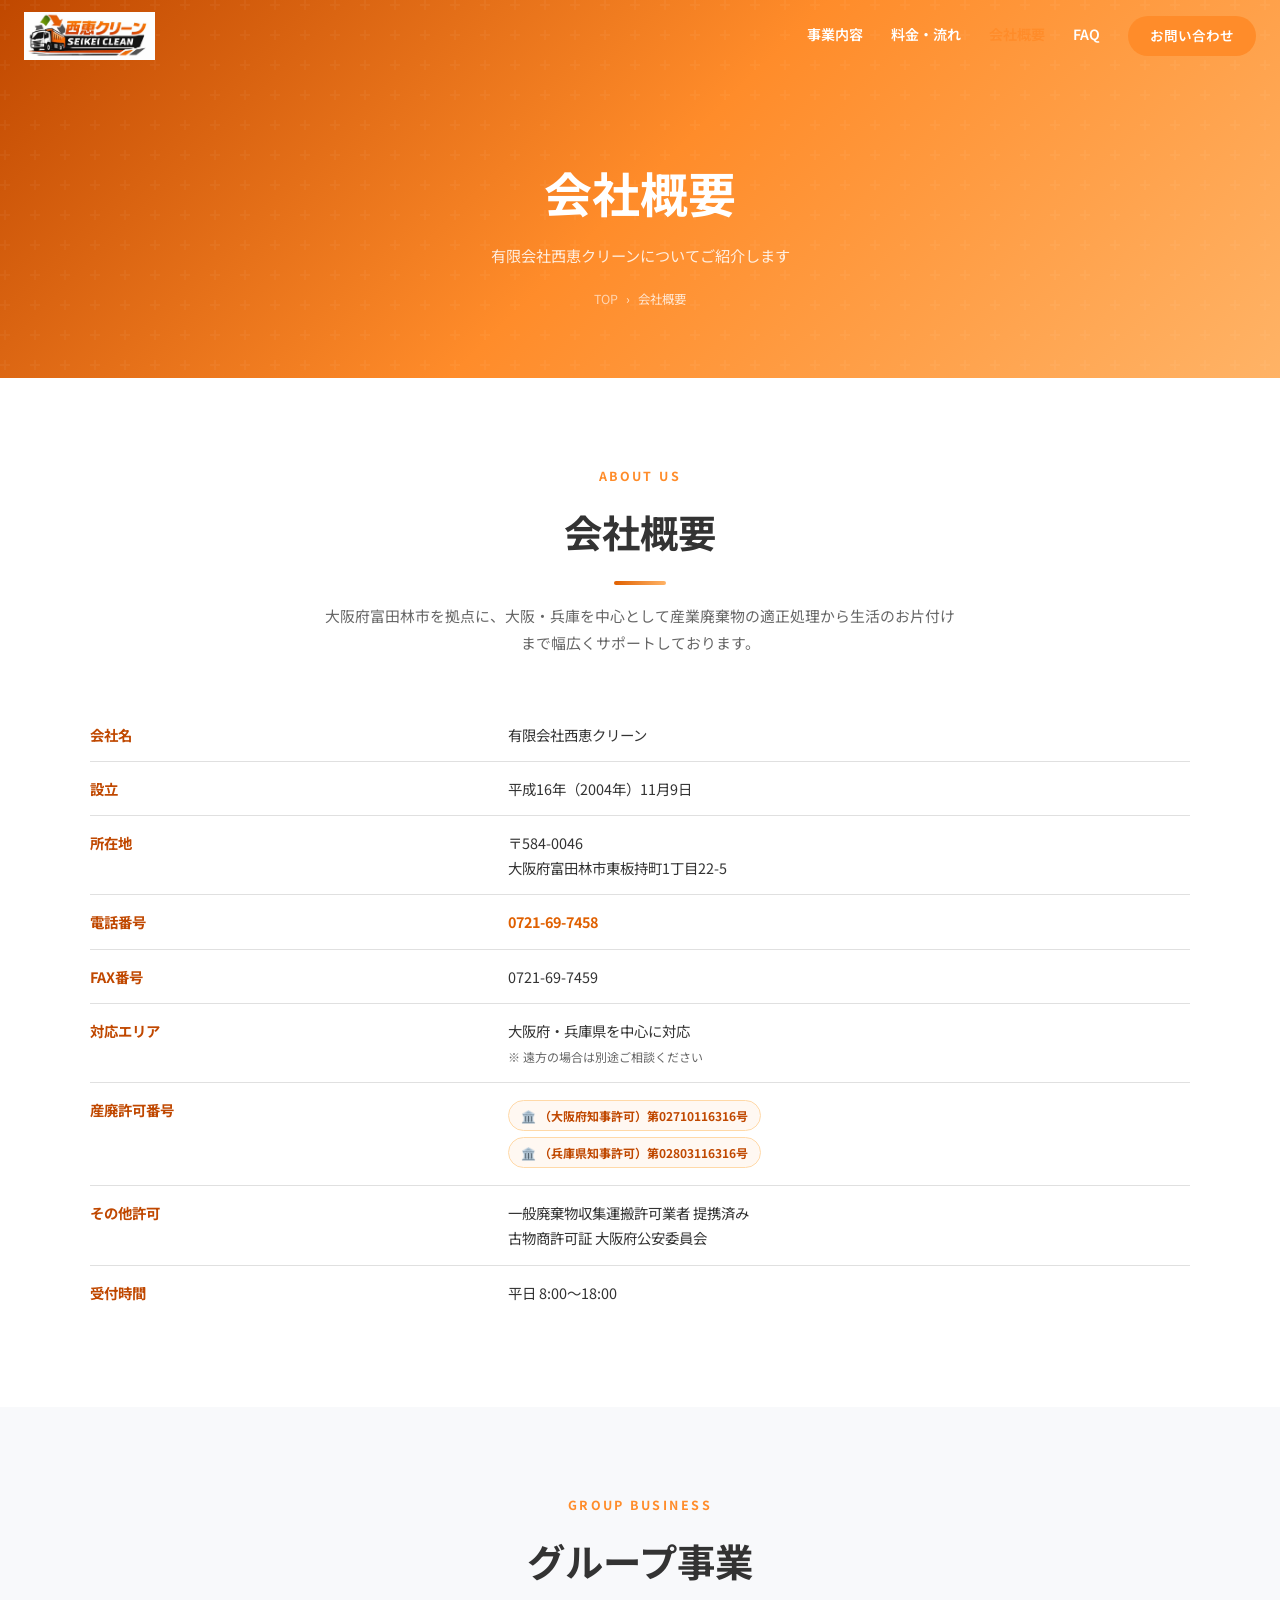
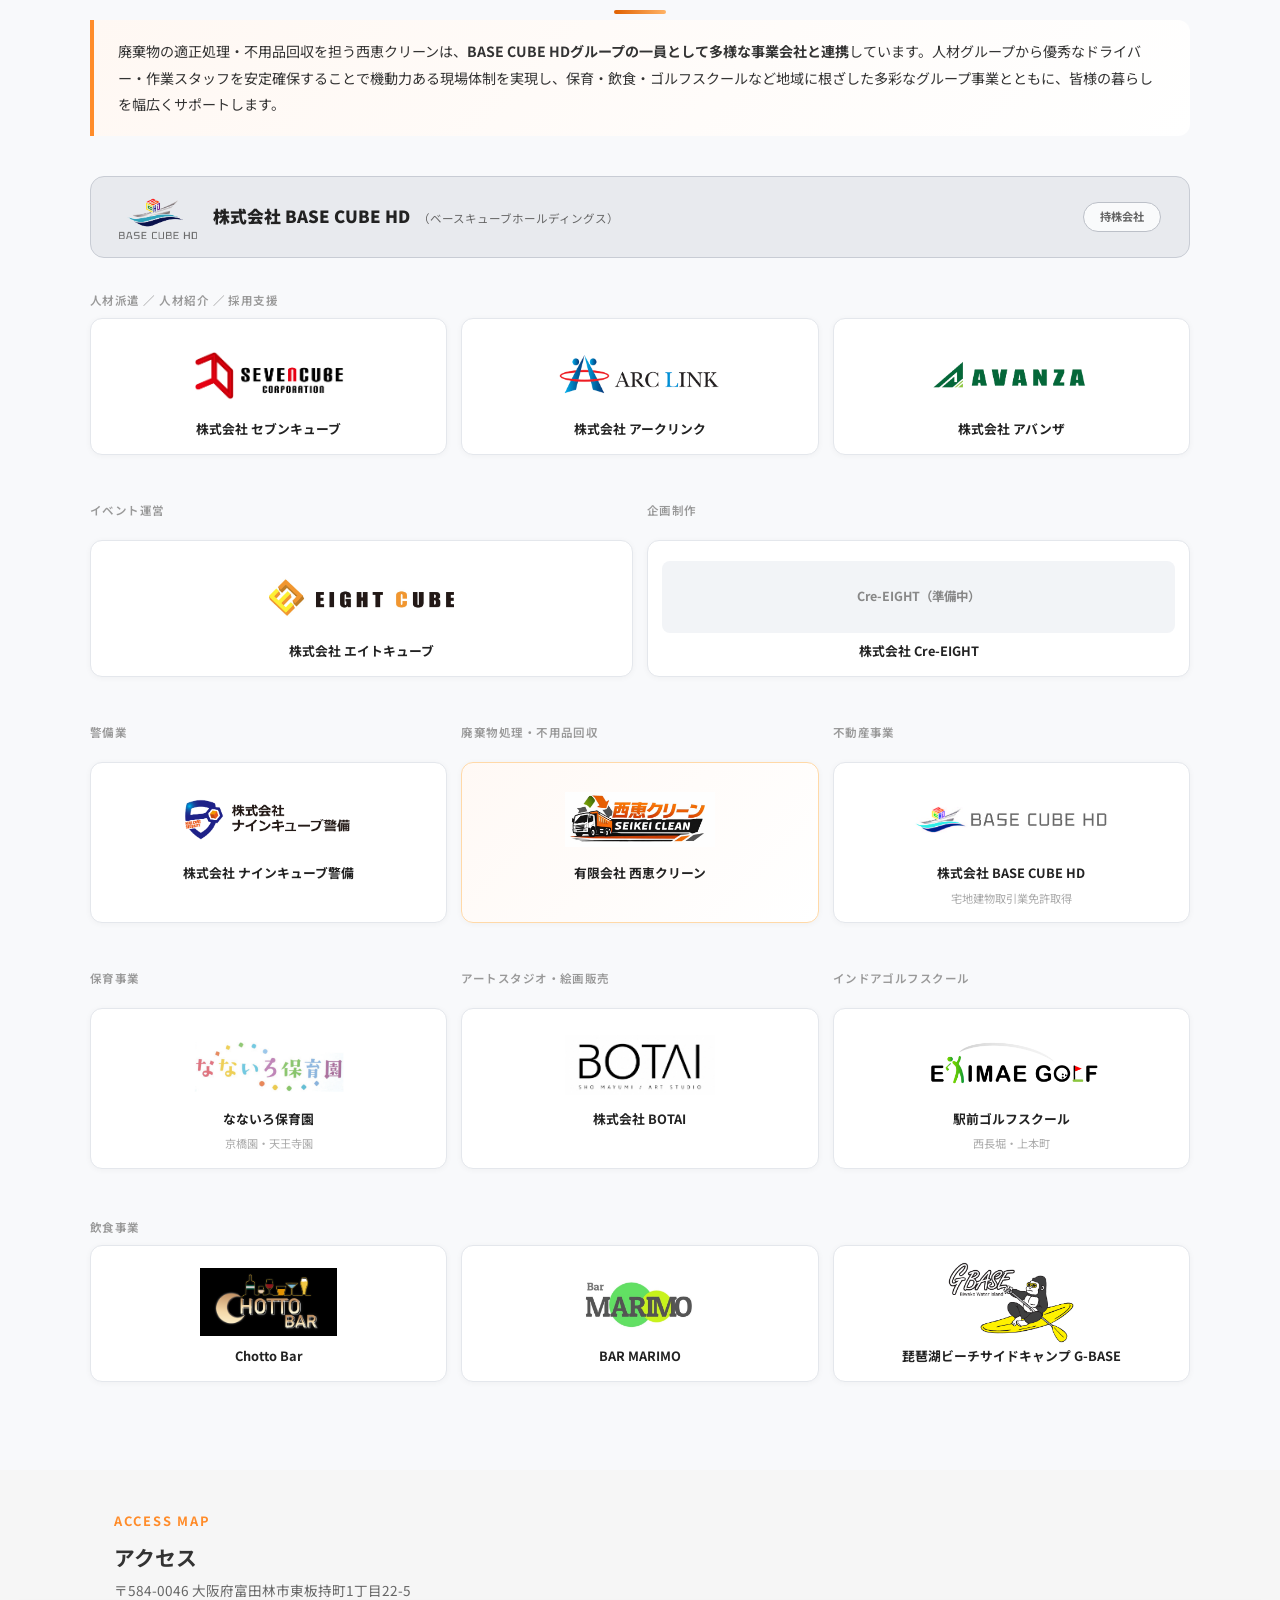
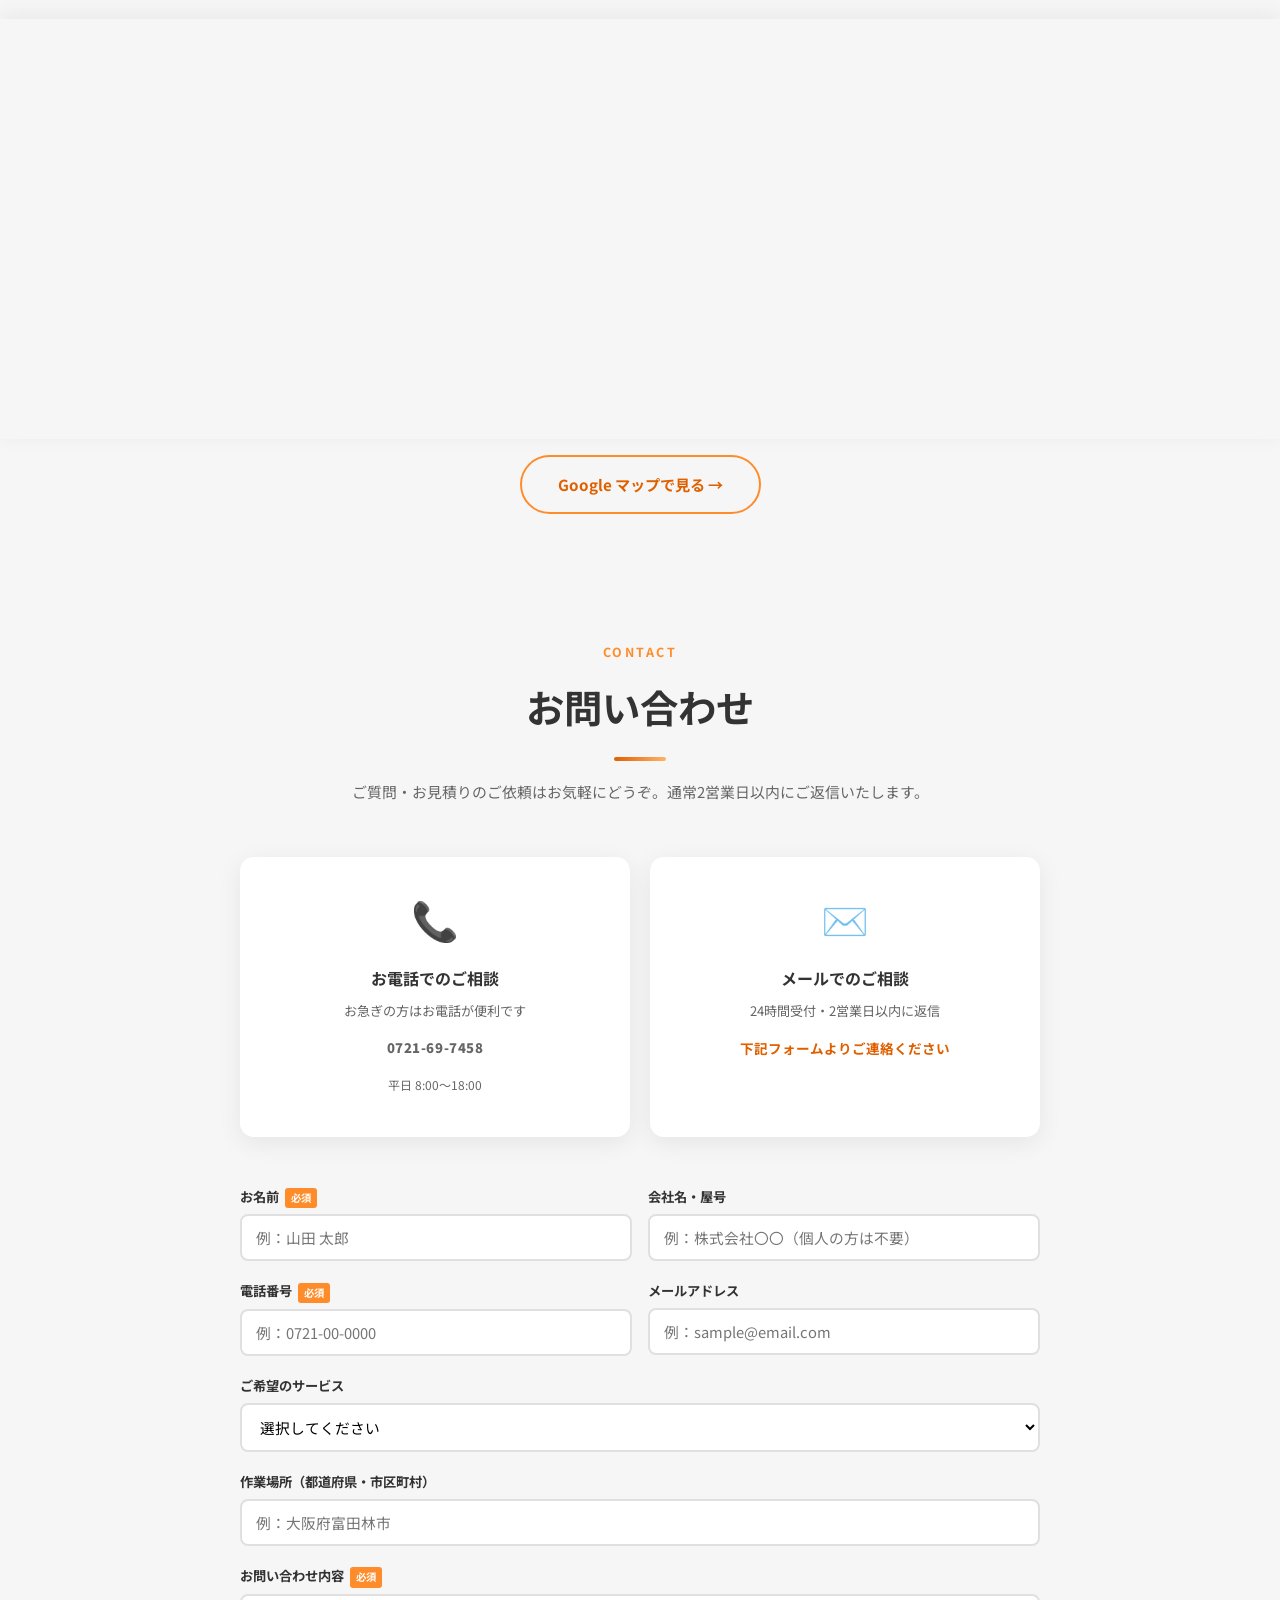
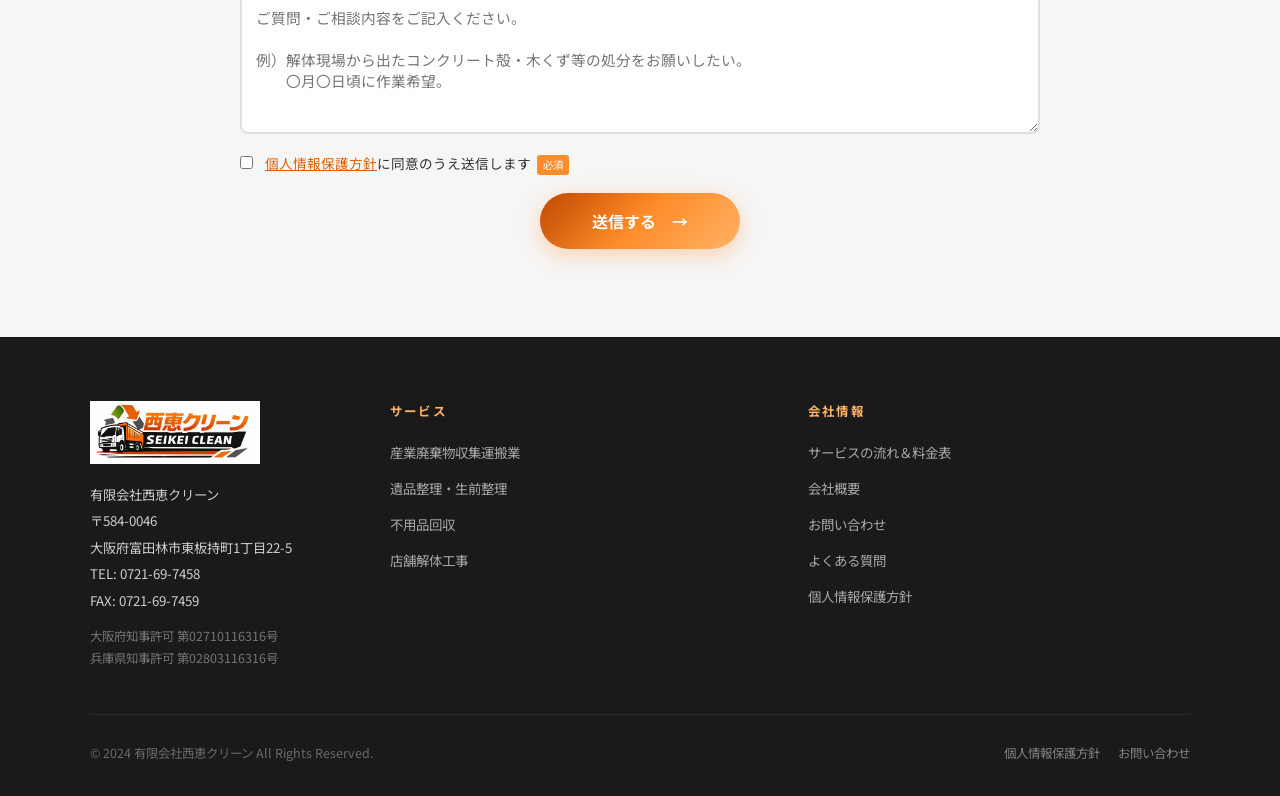
==== commit 6dff93c9: "グループ事業セクションを追加・改修、ロゴ画像を追加 - company.html にグループ事業セクションを新設（BASE CUBE HDグループ各社） - 各社カードにリンク・ロゴ画像・会社名を設定" ====
--- a/company.html
+++ b/company.html
@@ -80,6 +80,168 @@
     @media (max-width: 768px) {
       .company-page-grid { grid-template-columns: 1fr; gap: 40px; }
       .contact-options { grid-template-columns: 1fr; }
+    }
+
+    /* ── グループ事業セクション ── */
+    .group-section { background: #f8f9fb; }
+
+    .group-synergy-box {
+      background: linear-gradient(135deg,#fff8f3,#ffffff);
+      border-left: 4px solid var(--orange);
+      border-radius: 0 12px 12px 0;
+      padding: 18px 24px;
+      margin-bottom: 40px;
+      font-size: 0.88rem;
+      line-height: 1.9;
+      color: var(--text);
+    }
+
+    /* 持株会社カード */
+    .group-hd-card {
+      display: flex;
+      align-items: center;
+      justify-content: space-between;
+      background: #e8eaee;
+      border: 1px solid #c8ccd4;
+      border-radius: 14px;
+      padding: 18px 28px;
+      margin-bottom: 32px;
+      gap: 16px;
+      flex-wrap: wrap;
+    }
+    .group-hd-left {
+      display: flex;
+      align-items: center;
+      gap: 16px;
+    }
+    .group-hd-logo {
+      max-height: 44px;
+      max-width: 150px;
+      object-fit: contain;
+    }
+    .group-hd-name {
+      font-size: 1.05rem;
+      font-weight: 900;
+      color: #222;
+    }
+    .group-hd-badge {
+      background: rgba(255,255,255,0.75);
+      border: 1px solid #bcc0c8;
+      border-radius: 50px;
+      padding: 4px 16px;
+      font-size: 0.7rem;
+      font-weight: 700;
+      color: #666;
+      white-space: nowrap;
+    }
+
+    /* カテゴリ行 */
+    .group-row {
+      display: grid;
+      gap: 14px;
+      margin-bottom: 48px; /* 行間を広げてラベルが前行カードに被らないようにする */
+    }
+    .group-row:last-of-type { margin-bottom: 0; }
+    .group-row.cols-3 { grid-template-columns: repeat(3,1fr); }
+    .group-row.cols-2 { grid-template-columns: repeat(2,1fr); }
+    .group-row.cols-1 { grid-template-columns: 1fr; }
+
+    /* 各列：ラベル＋カードを縦に並べ、カードが残り高さを埋める */
+    .group-col {
+      display: flex;
+      flex-direction: column;
+    }
+
+    .group-shared-label {
+      font-size: 0.72rem;
+      color: #999;
+      font-weight: 600;
+      letter-spacing: 0.04em;
+      margin-bottom: 8px;
+    }
+    .group-col-label {
+      font-size: 0.72rem;
+      color: #999;
+      font-weight: 600;
+      letter-spacing: 0.04em;
+      margin-bottom: 7px;
+      /* 2行分で高さを統一 → 同行カードの頭が必ず揃う */
+      min-height: 2.6em;
+      line-height: 1.3;
+      display: flex;
+      align-items: flex-start;
+    }
+
+    /* 各会社カード：flex:1 で列内の残り高さをすべて使う */
+    .group-co-card {
+      background: #fff;
+      border: 1px solid #e4e7ec;
+      border-radius: 12px;
+      padding: 20px 14px 16px;
+      display: flex;
+      flex-direction: column;
+      align-items: center;
+      text-align: center;
+      gap: 8px;
+      box-shadow: 0 1px 6px rgba(0,0,0,0.04);
+      flex: 1; /* ← height:100% ではなく flex:1 で確実に高さを揃える */
+      box-sizing: border-box;
+      transition: box-shadow 0.2s;
+    }
+    .group-co-card:hover { box-shadow: 0 4px 16px rgba(0,0,0,0.09); }
+    .group-co-card.is-seikei {
+      border-color: var(--orange-lighter);
+      background: linear-gradient(135deg,#fff9f5,#fff);
+    }
+    .group-co-logo-wrap {
+      height: 72px;
+      display: flex;
+      align-items: center;
+      justify-content: center;
+      width: 100%;
+    }
+    .group-co-logo-wrap img {
+      max-height: 68px;
+      max-width: 150px;
+      object-fit: contain;
+    }
+    .group-co-name {
+      font-size: 0.8rem;
+      font-weight: 700;
+      line-height: 1.5;
+      color: #222;
+    }
+    .group-co-sub {
+      font-size: 0.7rem;
+      color: #aaa;
+      line-height: 1.4;
+    }
+
+    /* リンクカード共通 */
+    a.group-co-card {
+      text-decoration: none;
+      color: inherit;
+    }
+    a.group-co-card:hover {
+      box-shadow: 0 4px 20px rgba(0,0,0,0.13);
+      border-color: var(--orange-lighter);
+    }
+    a.group-hd-card {
+      text-decoration: none;
+      color: inherit;
+    }
+    a.group-hd-card:hover {
+      box-shadow: 0 4px 16px rgba(0,0,0,0.1);
+      border-color: #a0a4ae;
+    }
+
+    @media (max-width: 680px) {
+      .group-row.cols-3 { grid-template-columns: repeat(2,1fr); }
+      .group-hd-card { padding: 14px 16px; }
+    }
+    @media (max-width: 400px) {
+      .group-row.cols-3,
+      .group-row.cols-2 { grid-template-columns: 1fr; }
     }
   </style>
 </head>
@@ -172,6 +334,148 @@
         <td>平日 8:00〜18:00</td>
       </tr>
     </table>
+  </div>
+</section>
+
+<!-- ======================================================
+     グループ事業
+     ====================================================== -->
+<section class="section group-section">
+  <div class="section-inner">
+    <p class="section-eyebrow">GROUP BUSINESS</p>
+    <h2 class="section-title">グループ事業</h2>
+
+    <!-- シナジー文 -->
+    <div class="group-synergy-box">
+      廃棄物の適正処理・不用品回収を担う西恵クリーンは、<strong>BASE CUBE HDグループの一員として多様な事業会社と連携</strong>しています。人材グループから優秀なドライバー・作業スタッフを安定確保することで機動力ある現場体制を実現し、保育・飲食・ゴルフスクールなど地域に根ざした多彩なグループ事業とともに、皆様の暮らしを幅広くサポートします。
+    </div>
+
+    <!-- 持株会社 -->
+    <a class="group-hd-card" href="https://basecube.jp/" target="_blank" rel="noopener noreferrer">
+      <div class="group-hd-left">
+        <img src="img/logo_BASECUBE.png" alt="株式会社 BASE CUBE HD" class="group-hd-logo">
+        <div class="group-hd-name">株式会社 BASE CUBE HD<span style="font-size:0.72rem;font-weight:400;color:#666;margin-left:8px;">（ベースキューブホールディングス）</span></div>
+      </div>
+      <span class="group-hd-badge">持株会社</span>
+    </a>
+
+    <!-- 人材派遣 / 人材紹介 / 採用支援 -->
+    <div class="group-shared-label" style="margin-top:0;">人材派遣 ／ 人材紹介 ／ 採用支援</div>
+    <div class="group-row cols-3">
+      <div class="group-col">
+        <a class="group-co-card" href="https://7cube.co.jp/" target="_blank" rel="noopener noreferrer">
+          <div class="group-co-logo-wrap"><img src="img/logo_sevencube.jpg" alt="セブンキューブ"></div>
+          <div class="group-co-name">株式会社 セブンキューブ</div>
+        </a>
+      </div>
+      <div class="group-col">
+        <a class="group-co-card" href="https://saiyo.page/329315" target="_blank" rel="noopener noreferrer">
+          <div class="group-co-logo-wrap"><img src="img/logo_arclink.png" alt="アークリンク" style="max-height:105px;max-width:185px;"></div>
+          <div class="group-co-name">株式会社 アークリンク</div>
+        </a>
+      </div>
+      <div class="group-col">
+        <a class="group-co-card" href="https://avanza-inc.com/" target="_blank" rel="noopener noreferrer">
+          <div class="group-co-logo-wrap"><img src="img/logo_avanza.png" alt="アバンザ" style="max-height:105px;max-width:185px;"></div>
+          <div class="group-co-name">株式会社 アバンザ</div>
+        </a>
+      </div>
+    </div>
+
+    <!-- イベント運営 / 企画制作 -->
+    <div class="group-row cols-2">
+      <div class="group-col">
+        <div class="group-col-label">イベント運営</div>
+        <a class="group-co-card" href="https://8-cube.co.jp/" target="_blank" rel="noopener noreferrer">
+          <div class="group-co-logo-wrap"><img src="img/logo_eightcube.jpg" alt="エイトキューブ" style="max-height:105px;max-width:185px;"></div>
+          <div class="group-co-name">株式会社 エイトキューブ</div>
+        </a>
+      </div>
+      <div class="group-col">
+        <div class="group-col-label">企画制作</div>
+        <div class="group-co-card">
+          <div class="group-co-logo-wrap" style="background:#f2f4f7;border-radius:8px;font-size:0.78rem;font-weight:700;color:#888;">Cre-EIGHT（準備中）</div>
+          <div class="group-co-name">株式会社 Cre-EIGHT</div>
+        </div>
+      </div>
+    </div>
+
+    <!-- 警備業 / 廃棄物処理 / 不動産 -->
+    <div class="group-row cols-3">
+      <div class="group-col">
+        <div class="group-col-label">警備業</div>
+        <a class="group-co-card" href="https://www.9cube-keibi.com/" target="_blank" rel="noopener noreferrer">
+          <div class="group-co-logo-wrap"><img src="img/logo_ninecube.png" alt="ナインキューブ警備" style="max-height:105px;max-width:185px;"></div>
+          <div class="group-co-name">株式会社 ナインキューブ警備</div>
+        </a>
+      </div>
+      <div class="group-col">
+        <div class="group-col-label">廃棄物処理・不用品回収</div>
+        <div class="group-co-card is-seikei">
+          <div class="group-co-logo-wrap"><img src="西恵クリーンロゴ3.png" alt="西恵クリーン"></div>
+          <div class="group-co-name">有限会社 西恵クリーン</div>
+        </div>
+      </div>
+      <div class="group-col">
+        <div class="group-col-label">不動産事業</div>
+        <a class="group-co-card" href="https://basecube.jp/" target="_blank" rel="noopener noreferrer">
+          <div class="group-co-logo-wrap"><img src="img/logo_basecube.jpg" alt="BASE CUBE HD" style="max-height:130px;max-width:210px;"></div>
+          <div class="group-co-name">株式会社 BASE CUBE HD</div>
+          <div class="group-co-sub">宅地建物取引業免許取得</div>
+        </a>
+      </div>
+    </div>
+
+    <!-- 保育 / アート / ゴルフ -->
+    <div class="group-row cols-3">
+      <div class="group-col">
+        <div class="group-col-label">保育事業</div>
+        <a class="group-co-card" href="https://peraichi.com/landing_pages/view/nanairohoikuen/" target="_blank" rel="noopener noreferrer">
+          <div class="group-co-logo-wrap"><img src="img/logo_nanairohoikuen.png" alt="なないろ保育園"></div>
+          <div class="group-co-name">なないろ保育園</div>
+          <div class="group-co-sub">京橋園・天王寺園</div>
+        </a>
+      </div>
+      <div class="group-col">
+        <div class="group-col-label">アートスタジオ・絵画販売</div>
+        <a class="group-co-card" href="https://www.instagram.com/botai_artstudio/" target="_blank" rel="noopener noreferrer">
+          <div class="group-co-logo-wrap"><img src="img/logo_BOTAI STUDIO.JPG" alt="BOTAI STUDIO"></div>
+          <div class="group-co-name">株式会社 BOTAI</div>
+        </a>
+      </div>
+      <div class="group-col">
+        <div class="group-col-label">インドアゴルフスクール</div>
+        <a class="group-co-card" href="https://ekimaegolf-school.com/uehonmachi/" target="_blank" rel="noopener noreferrer">
+          <div class="group-co-logo-wrap"><img src="img/logo_ekimaegolf.png" alt="駅前ゴルフスクール" style="max-height:105px;max-width:185px;"></div>
+          <div class="group-co-name">駅前ゴルフスクール</div>
+          <div class="group-co-sub">西長堀・上本町</div>
+        </a>
+      </div>
+    </div>
+
+    <!-- 飲食事業 -->
+    <div class="group-shared-label" style="margin-top:0;">飲食事業</div>
+    <div class="group-row cols-3" style="margin-bottom:0;">
+      <div class="group-col">
+        <a class="group-co-card" href="https://www.instagram.com/chotto_bar_/" target="_blank" rel="noopener noreferrer">
+          <div class="group-co-logo-wrap"><img src="img/logo_chottobar.png" alt="Chotto Bar"></div>
+          <div class="group-co-name">Chotto Bar</div>
+        </a>
+      </div>
+      <div class="group-col">
+        <a class="group-co-card" href="https://www.instagram.com/bar__marimo/" target="_blank" rel="noopener noreferrer">
+          <div class="group-co-logo-wrap"><img src="img/logo_marimo.png" alt="BAR MARIMO"></div>
+          <div class="group-co-name">BAR MARIMO</div>
+        </a>
+      </div>
+      <div class="group-col">
+        <a class="group-co-card" href="https://gbase-omimaiko.com/" target="_blank" rel="noopener noreferrer">
+          <div class="group-co-logo-wrap"><img src="img/logo_G-BASE.png" alt="G-BASE" style="max-height:105px;max-width:185px;"></div>
+          <div class="group-co-name">琵琶湖ビーチサイドキャンプ G-BASE</div>
+        </a>
+      </div>
+    </div>
+
   </div>
 </section>
 
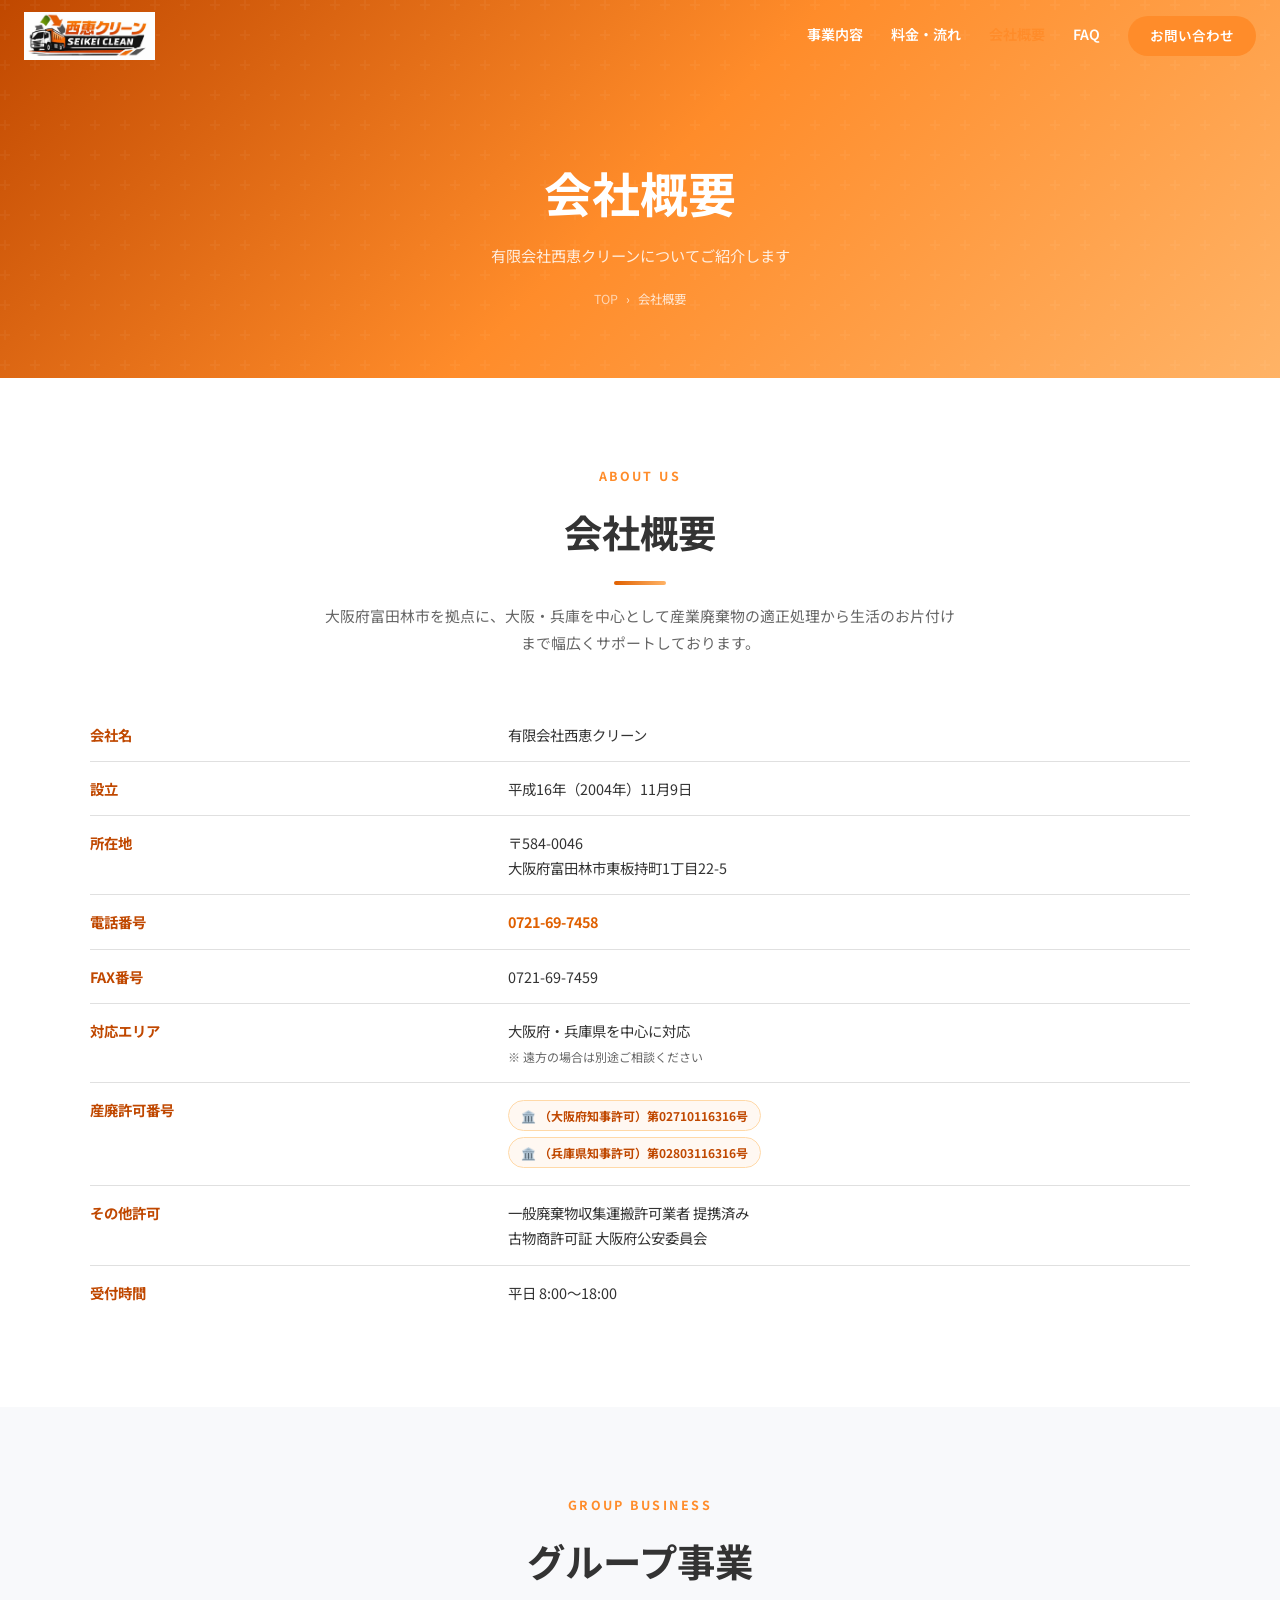
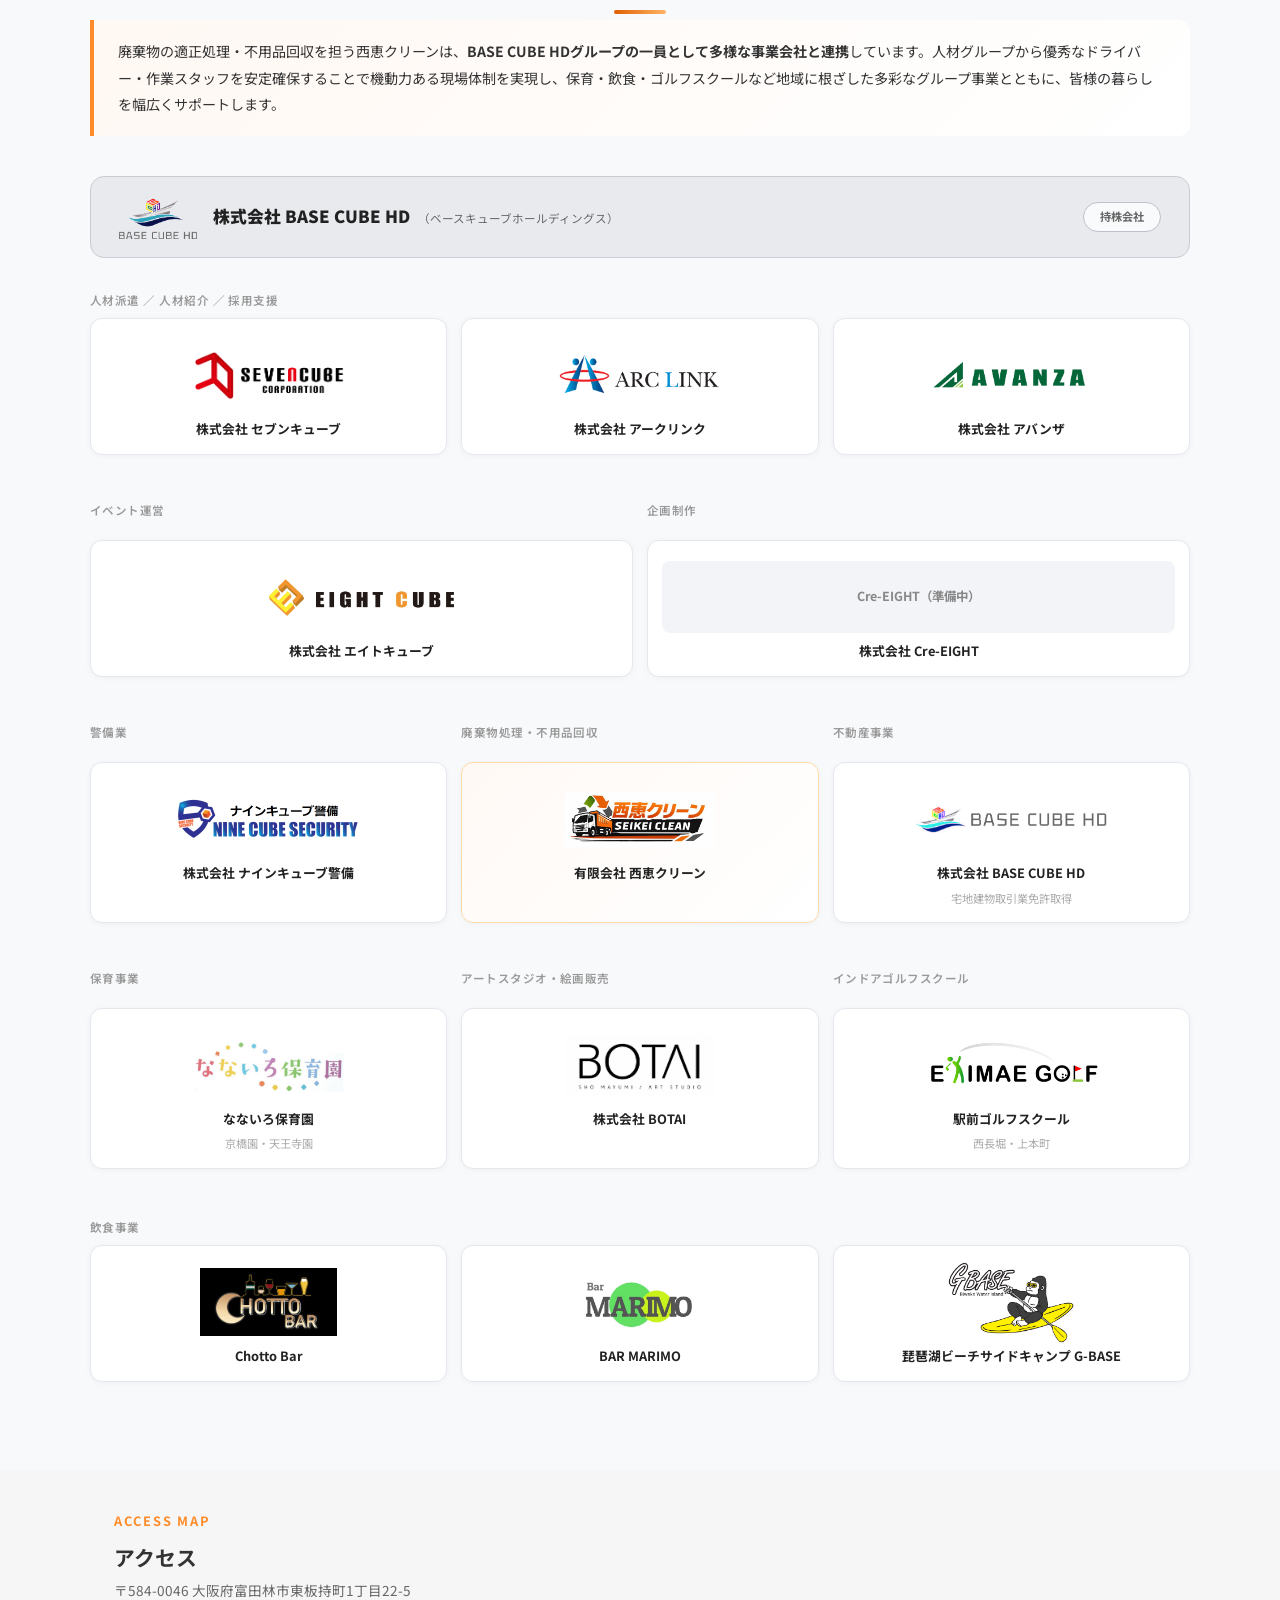
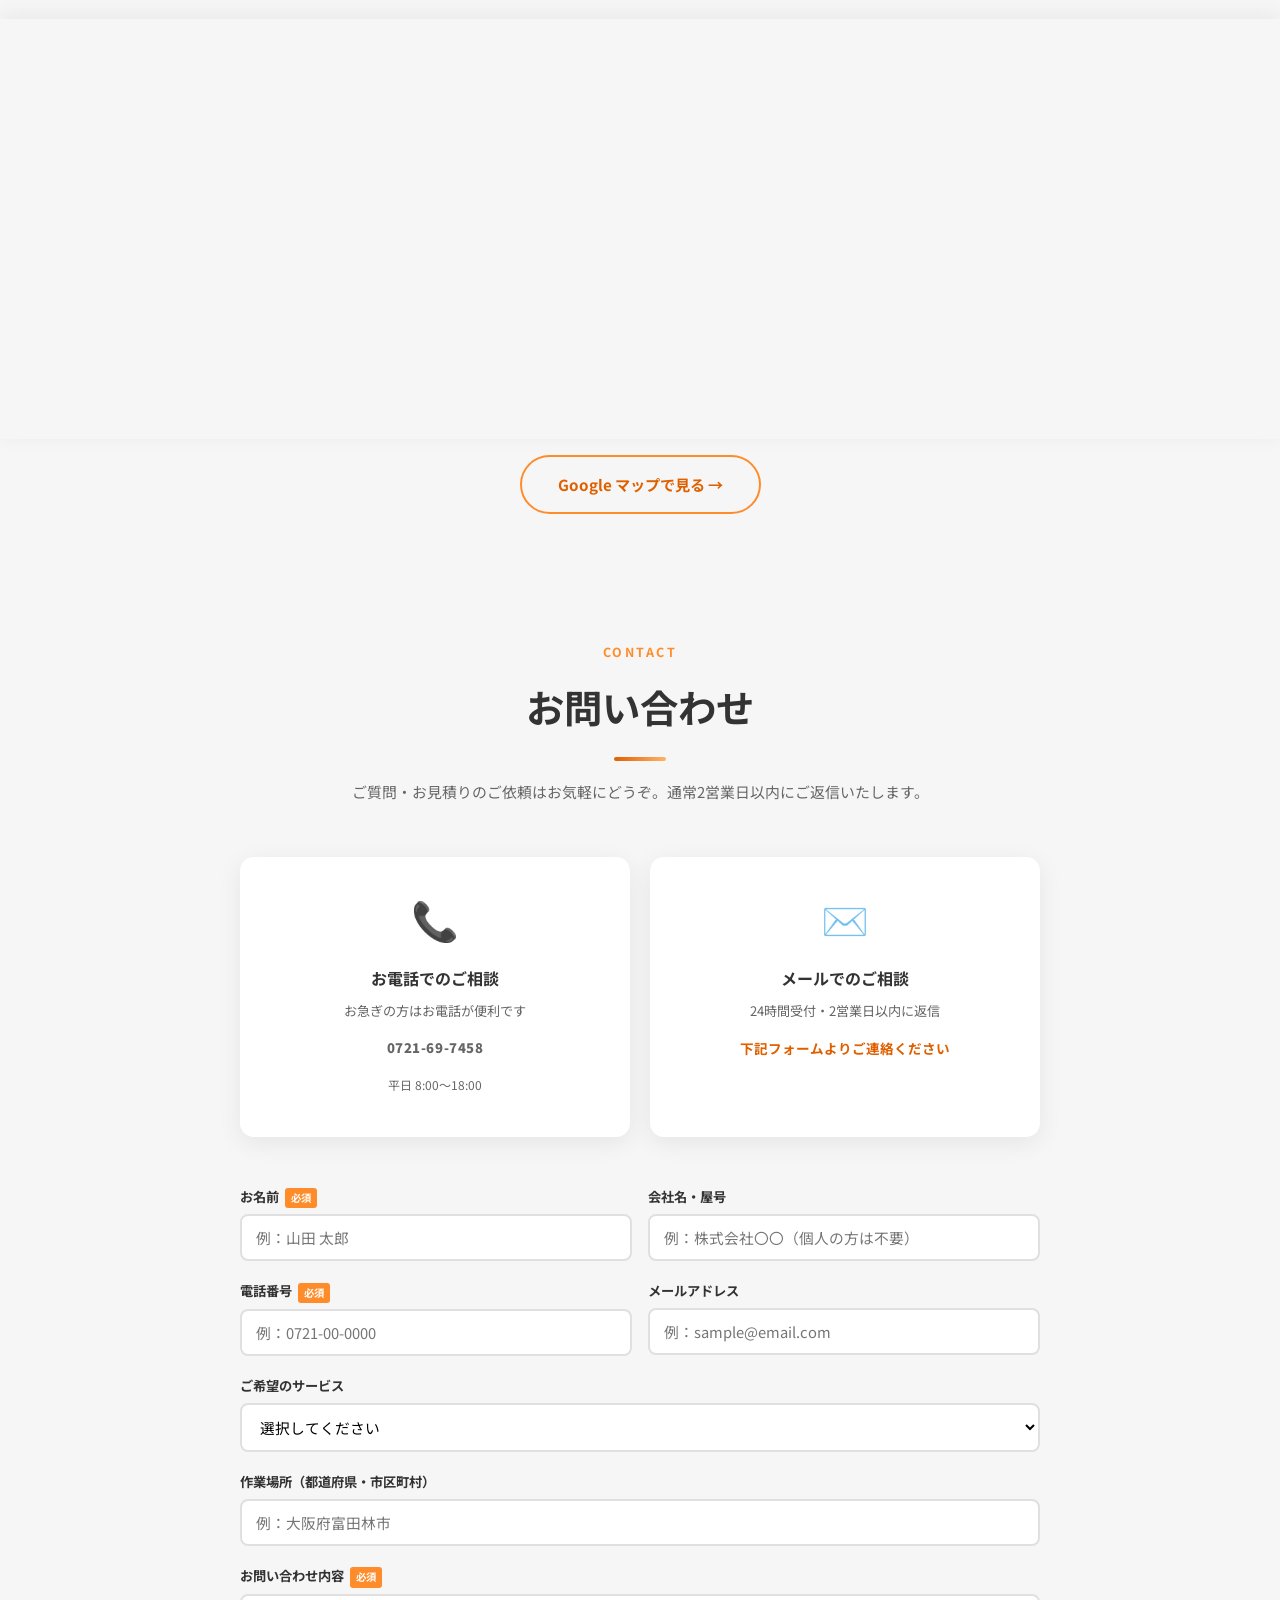
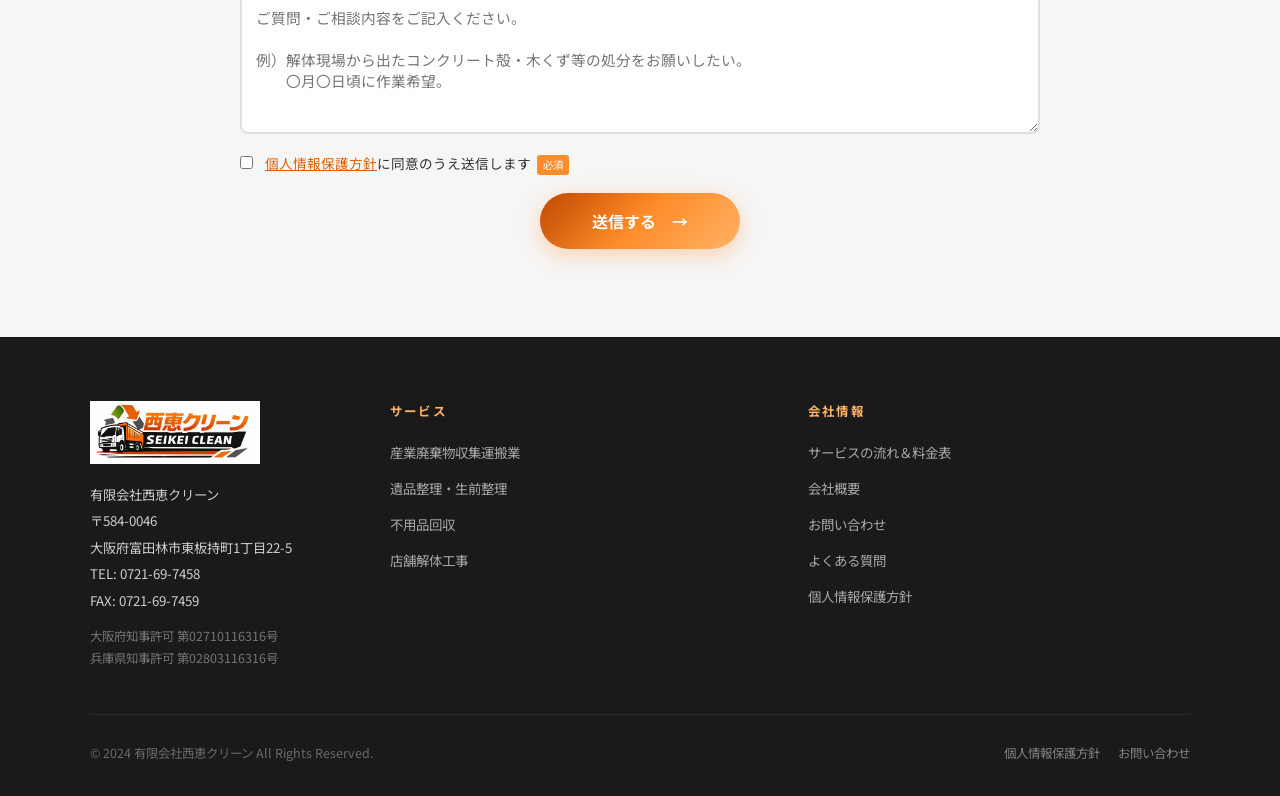
==== commit bb85afd8: "ナインキューブ警備のロゴ画像を変更 - logo_ninecube.png → logo_ninecube2.png に差し替え  Co-Authored-By: Claude Sonnet 4.6 " ====
--- a/company.html
+++ b/company.html
@@ -405,7 +405,7 @@
       <div class="group-col">
         <div class="group-col-label">警備業</div>
         <a class="group-co-card" href="https://www.9cube-keibi.com/" target="_blank" rel="noopener noreferrer">
-          <div class="group-co-logo-wrap"><img src="img/logo_ninecube.png" alt="ナインキューブ警備" style="max-height:105px;max-width:185px;"></div>
+          <div class="group-co-logo-wrap"><img src="img/logo_ninecube2.png" alt="ナインキューブ警備" style="max-height:105px;max-width:185px;"></div>
           <div class="group-co-name">株式会社 ナインキューブ警備</div>
         </a>
       </div>
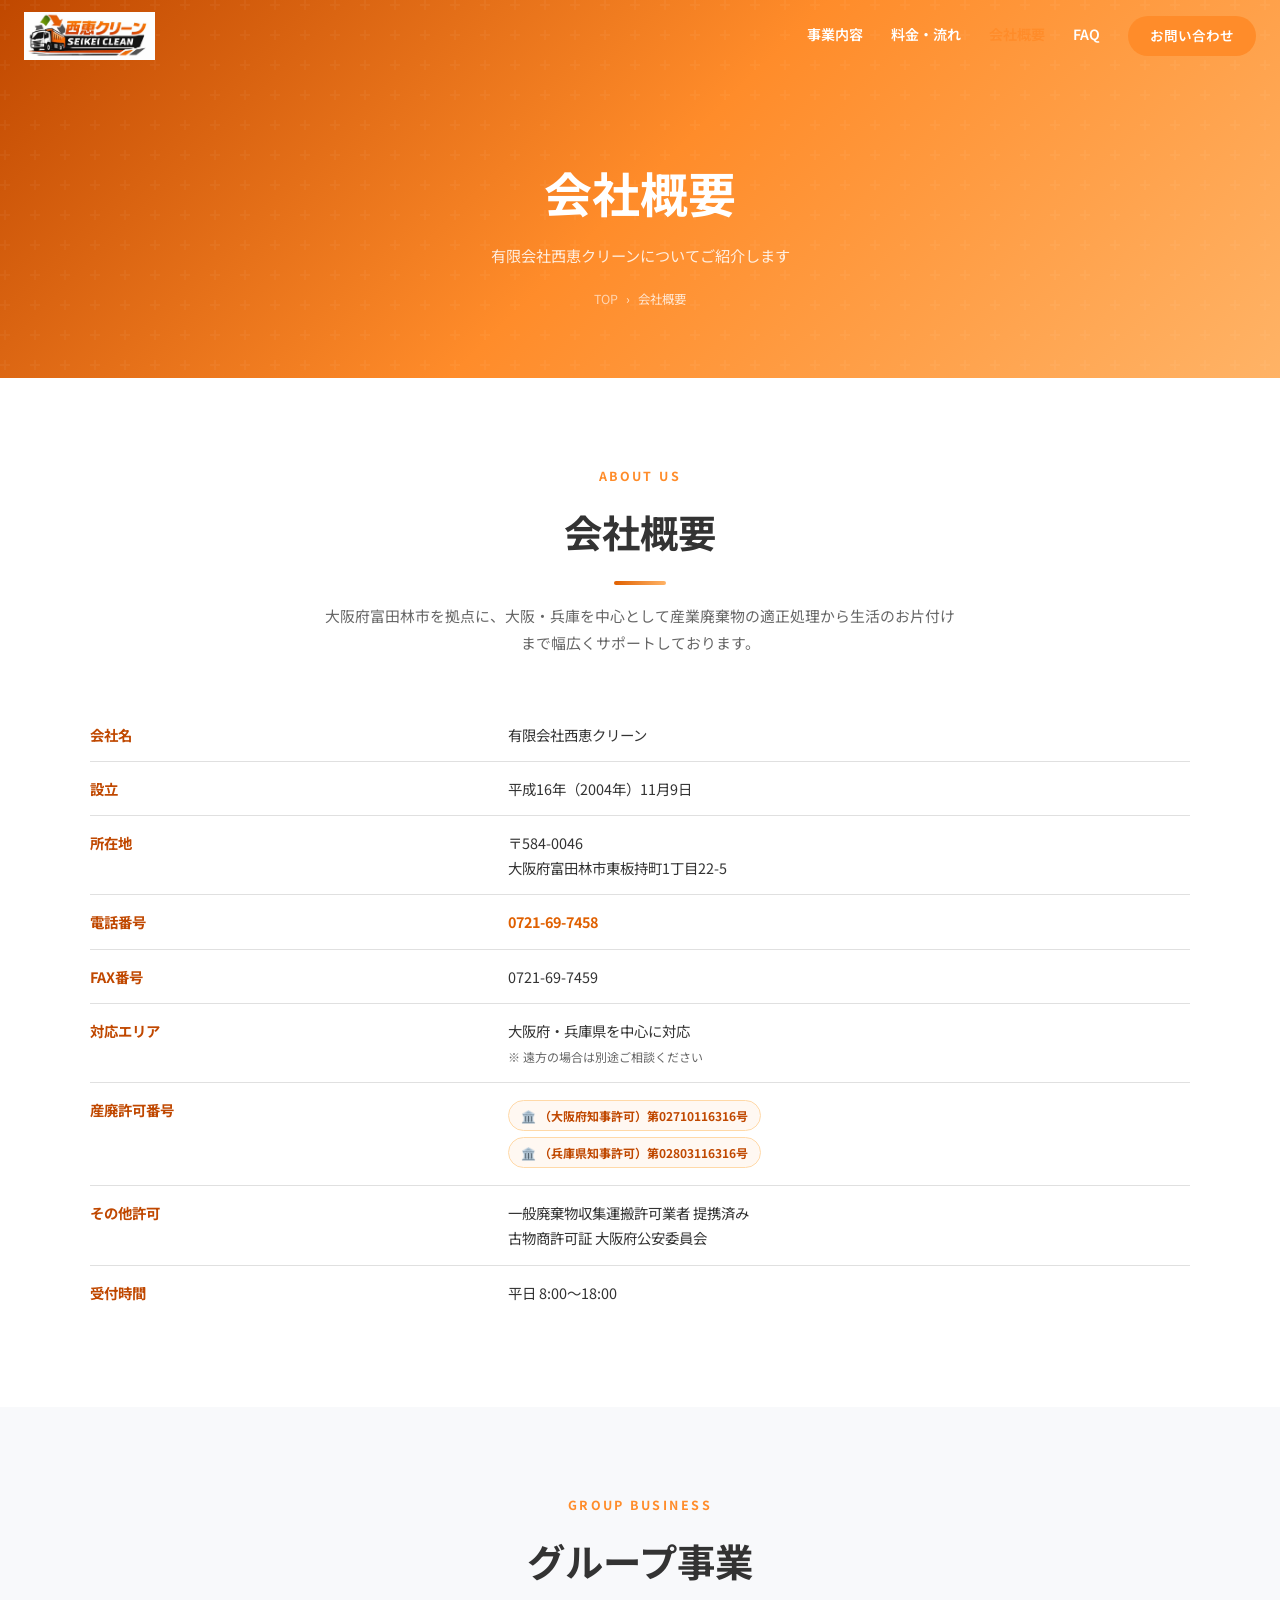
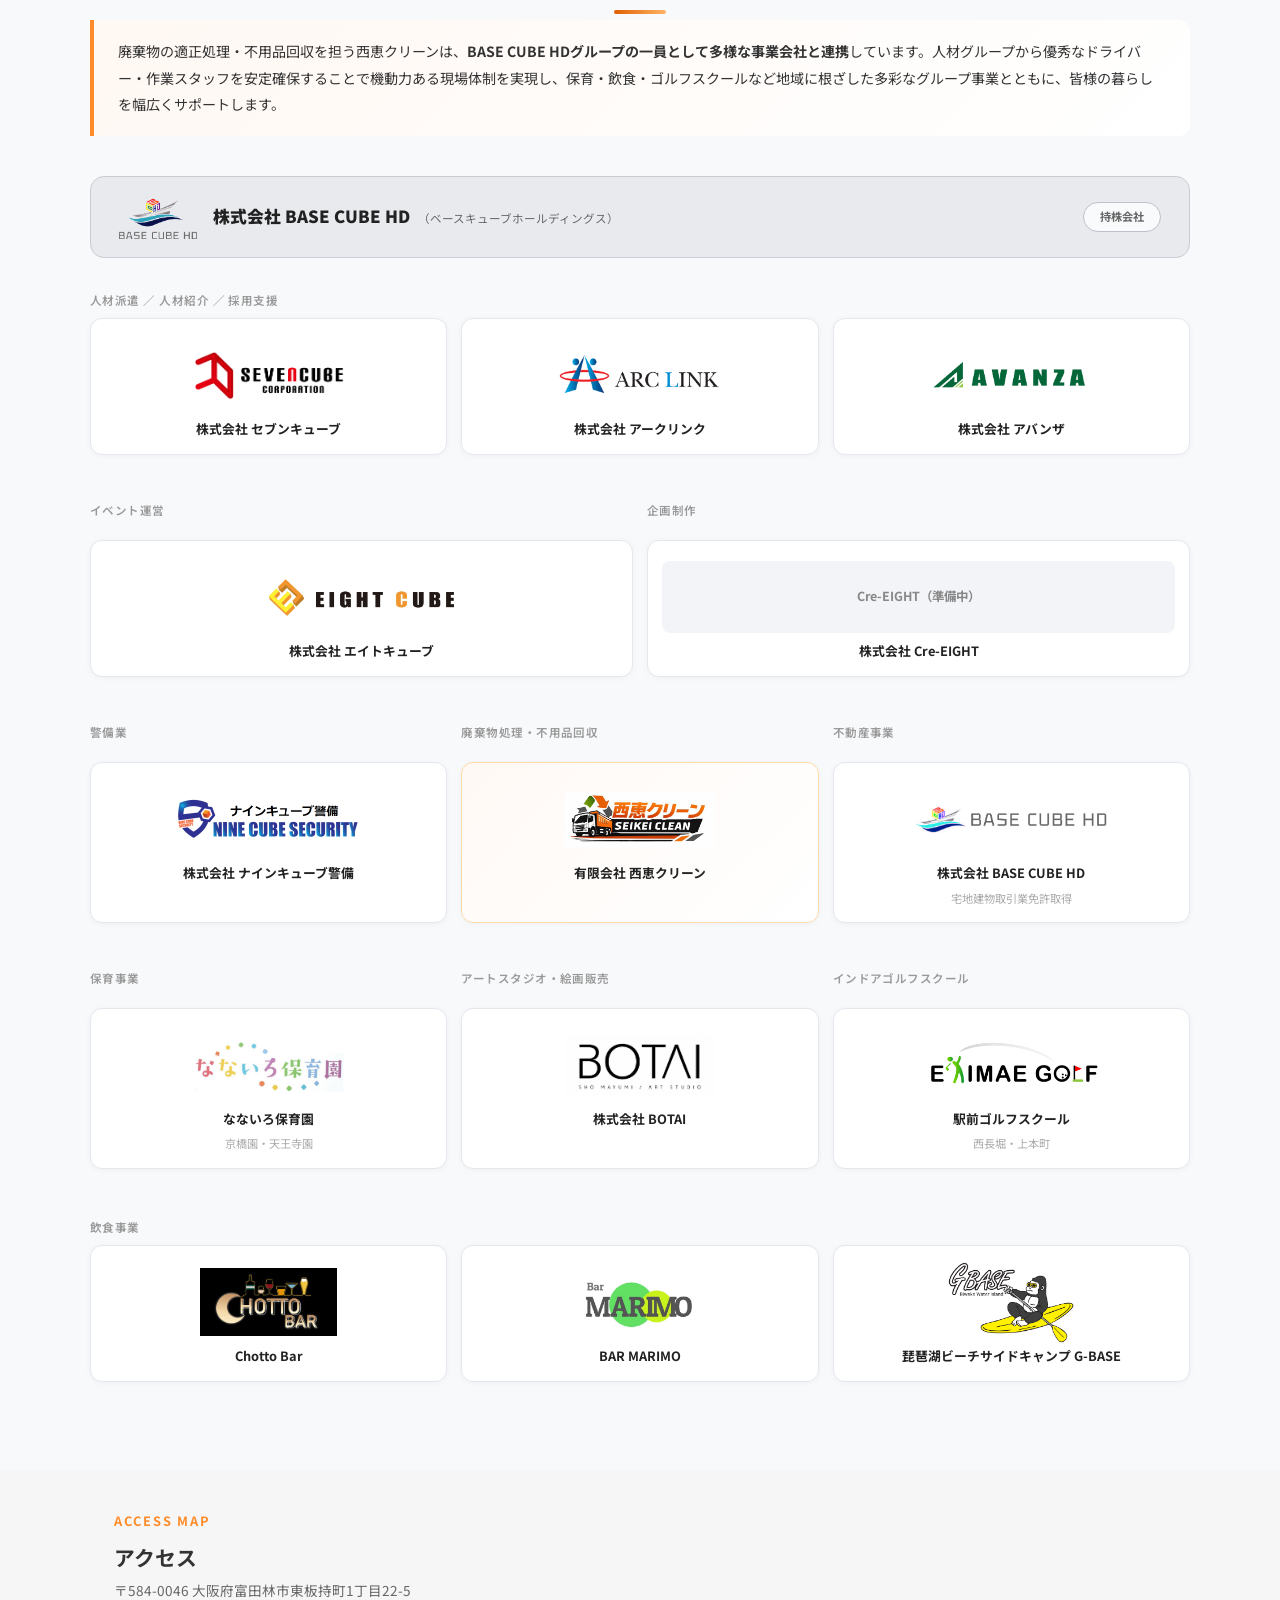
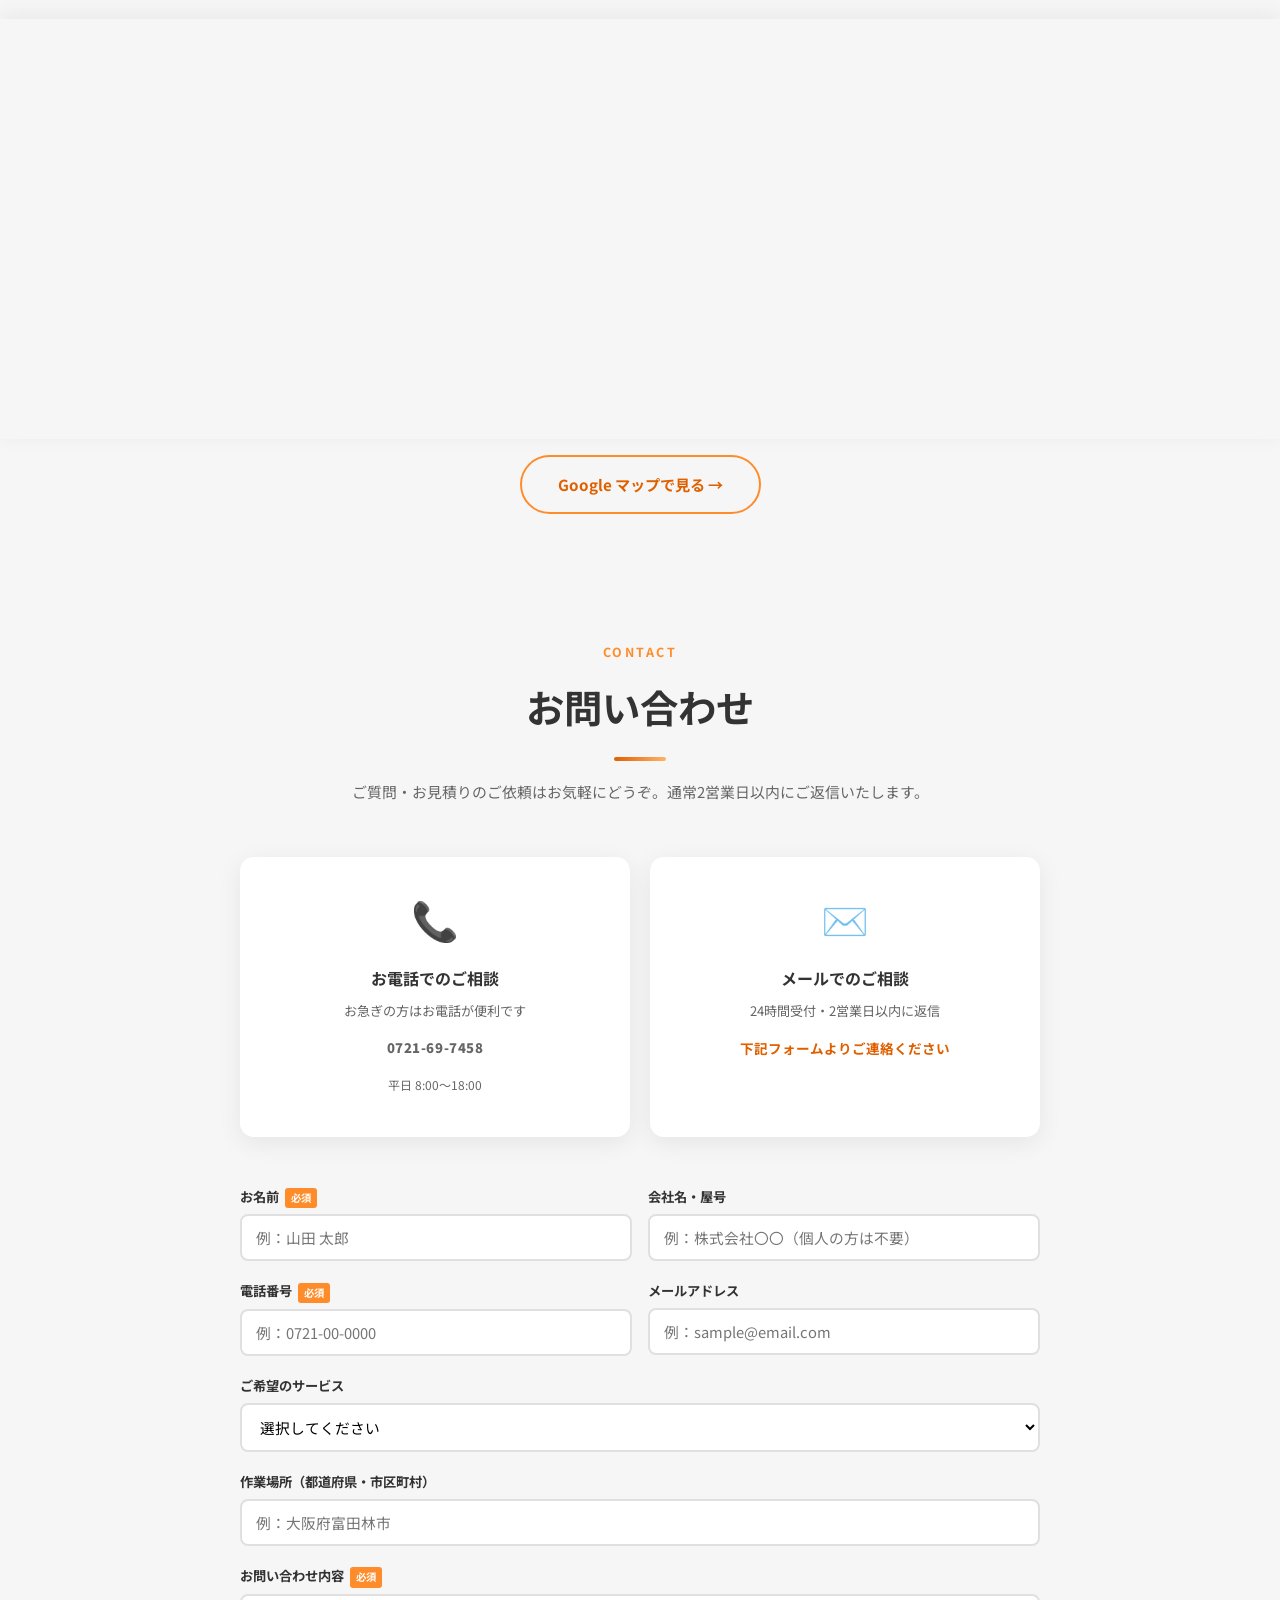
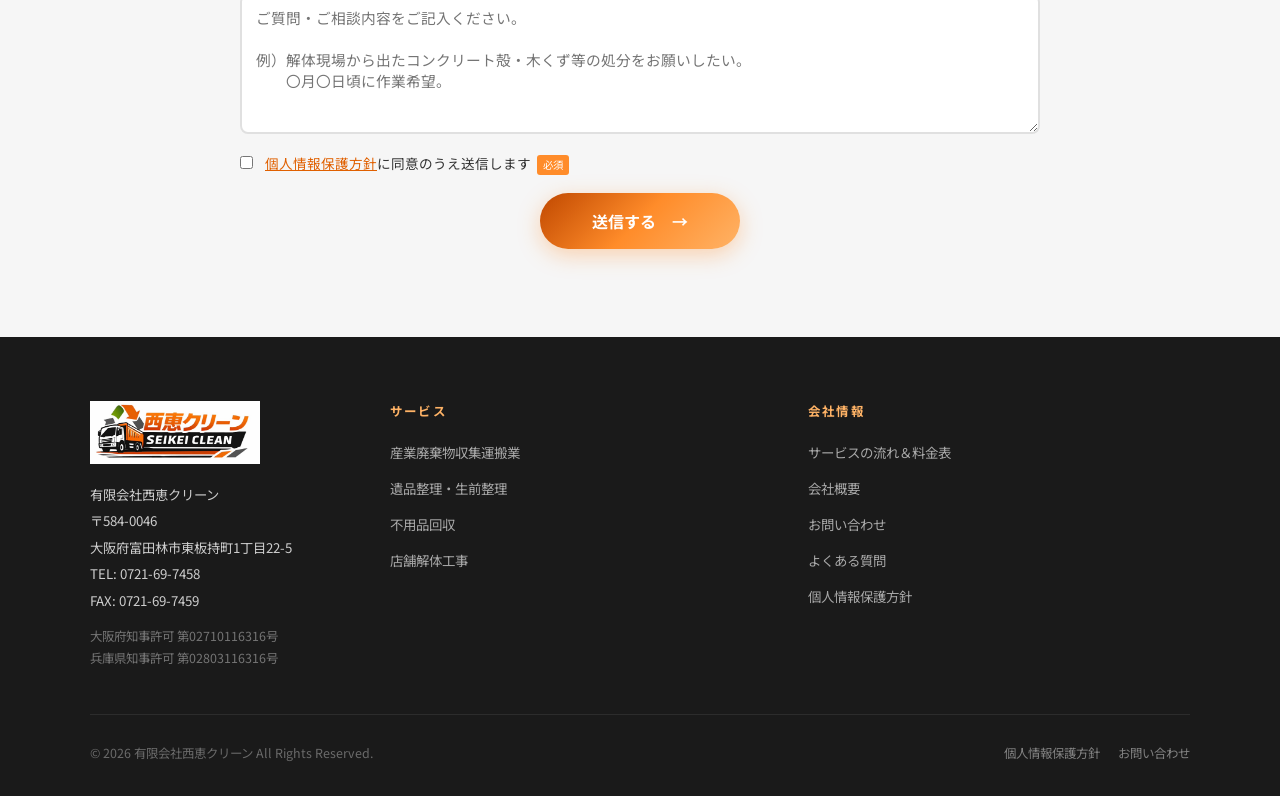
==== commit 457f254b: "著作権表記と個人情報保護方針の日付を更新 - 全ページのフッター © 2024 → © 2026 に変更 - 個人情報保護方針の制定日：2024年1月1日 → 2026年3月1日 に変更  Co-Au" ====
--- a/company.html
+++ b/company.html
@@ -631,7 +631,7 @@
       </div>
     </div>
     <div class="footer-bottom">
-      <p class="footer-copy">© 2024 有限会社西恵クリーン All Rights Reserved.</p>
+      <p class="footer-copy">© 2026 有限会社西恵クリーン All Rights Reserved.</p>
       <div class="footer-links">
         <a href="privacy.html">個人情報保護方針</a>
         <a href="#contact">お問い合わせ</a>
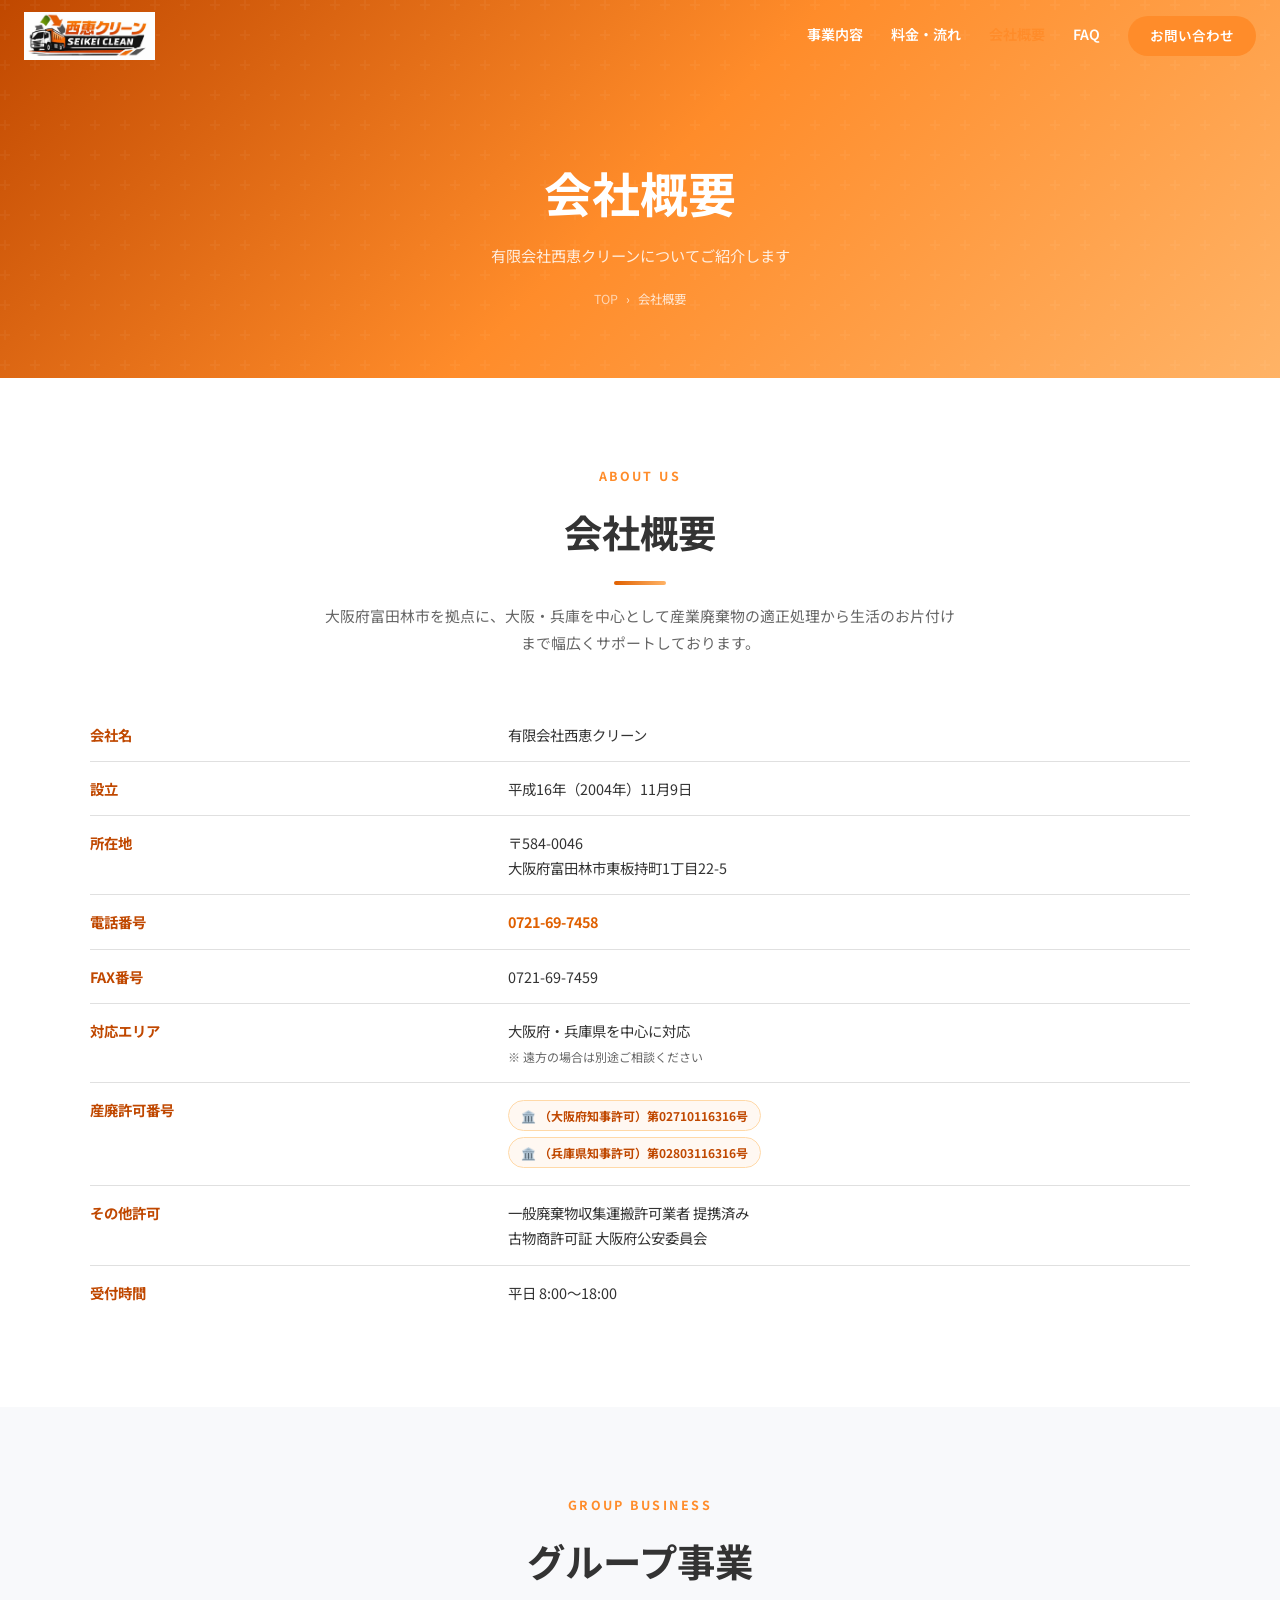
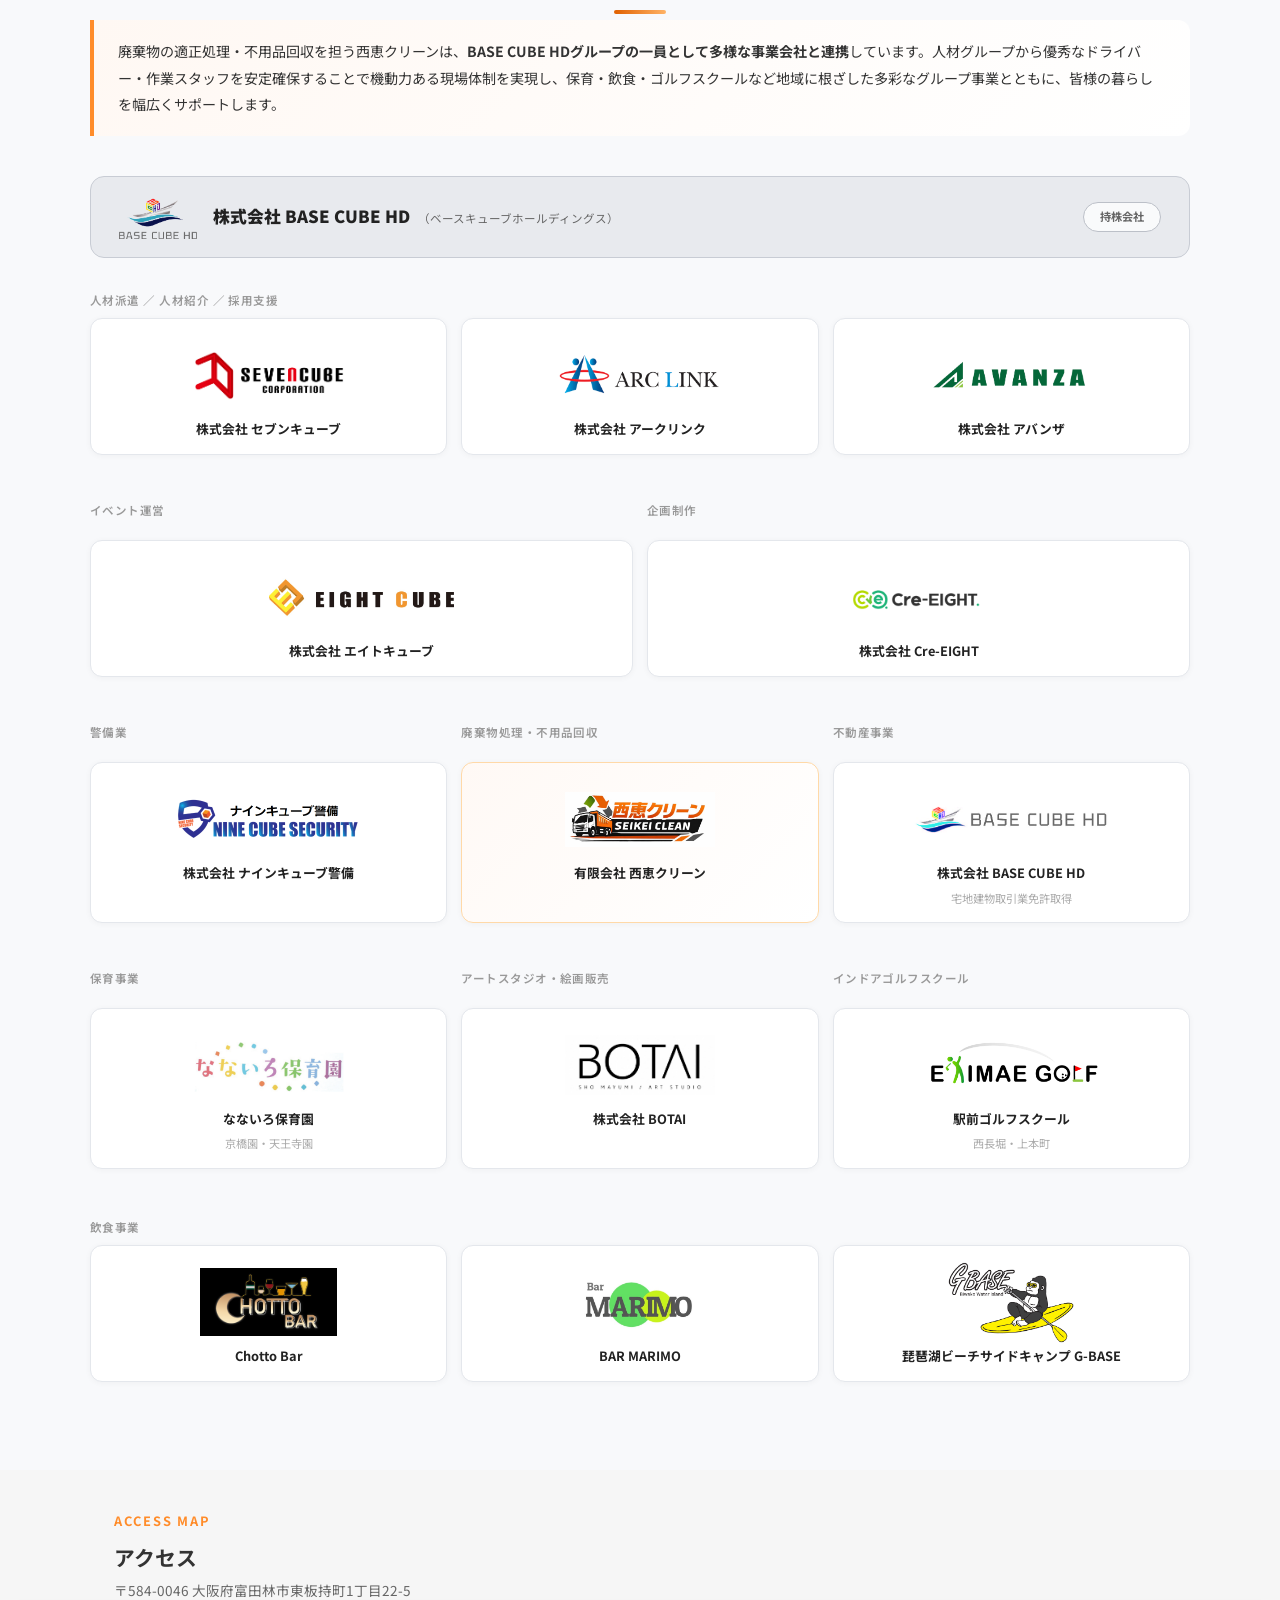
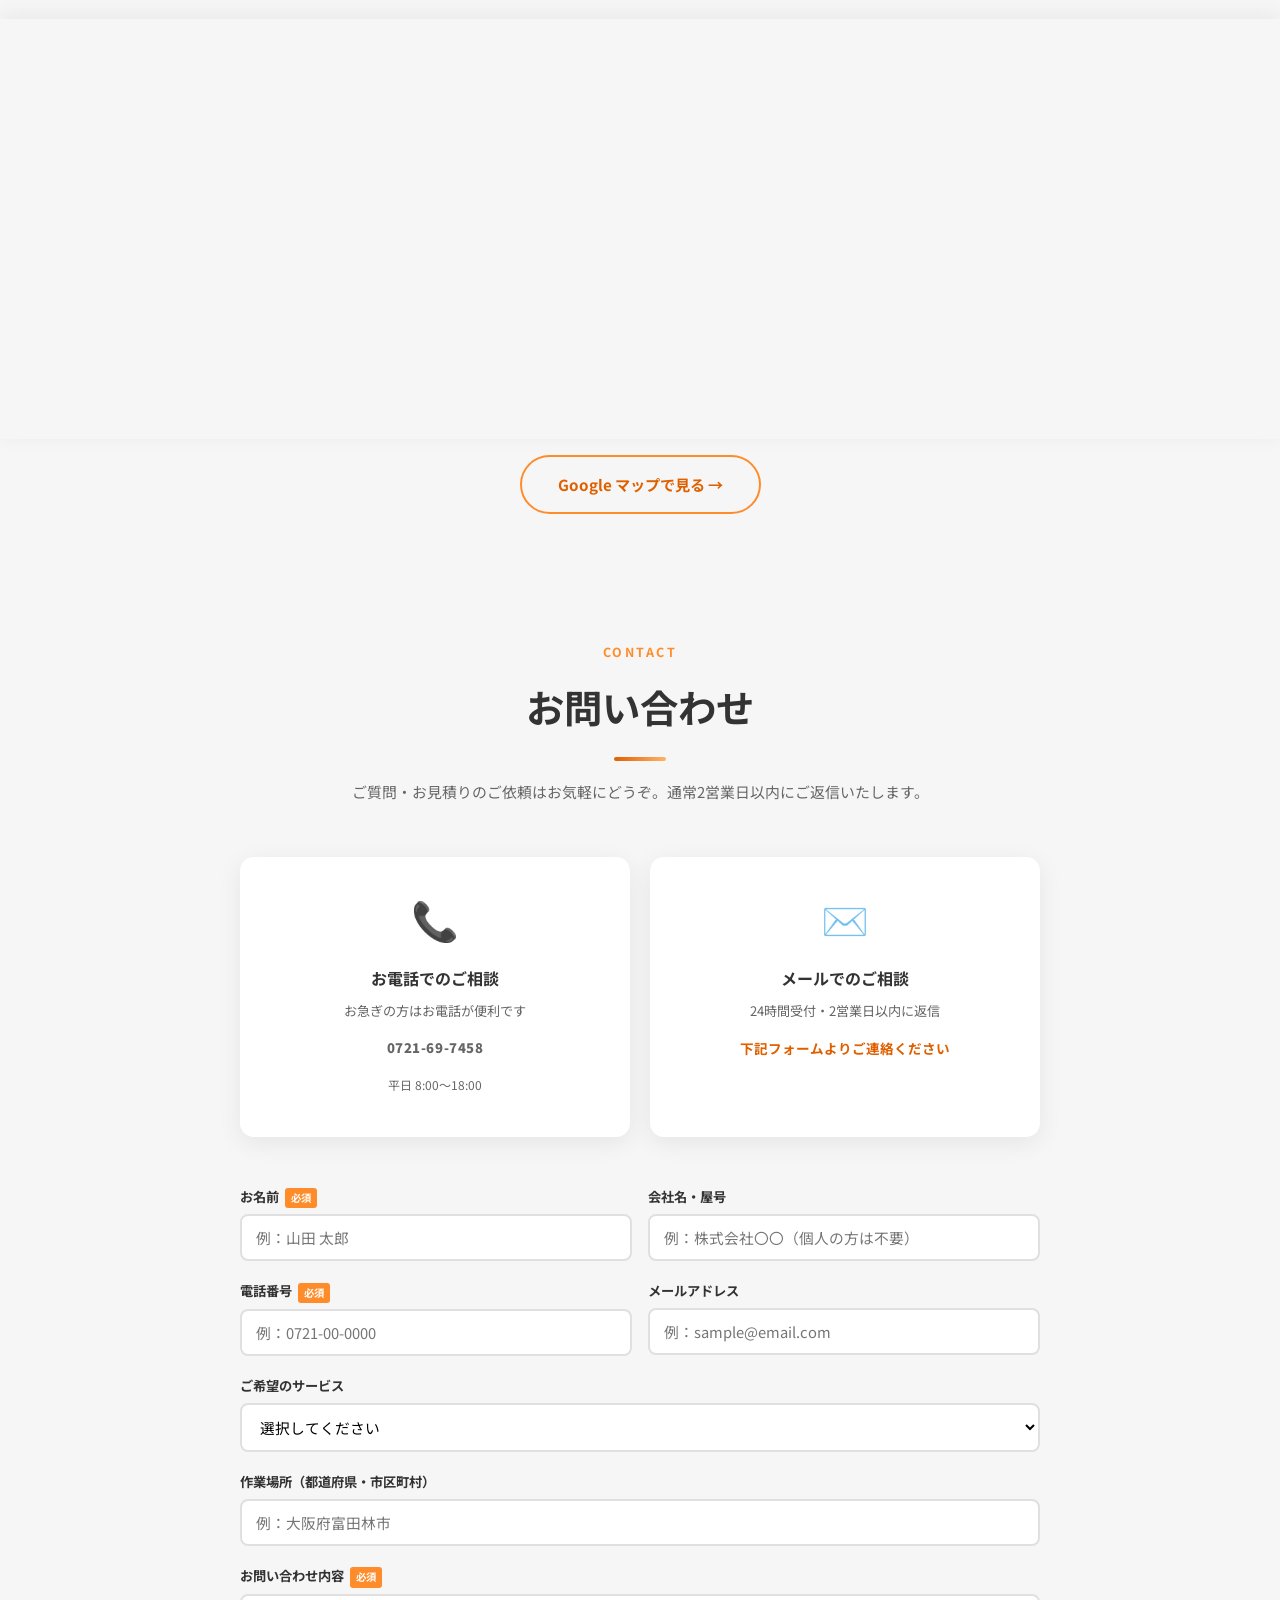
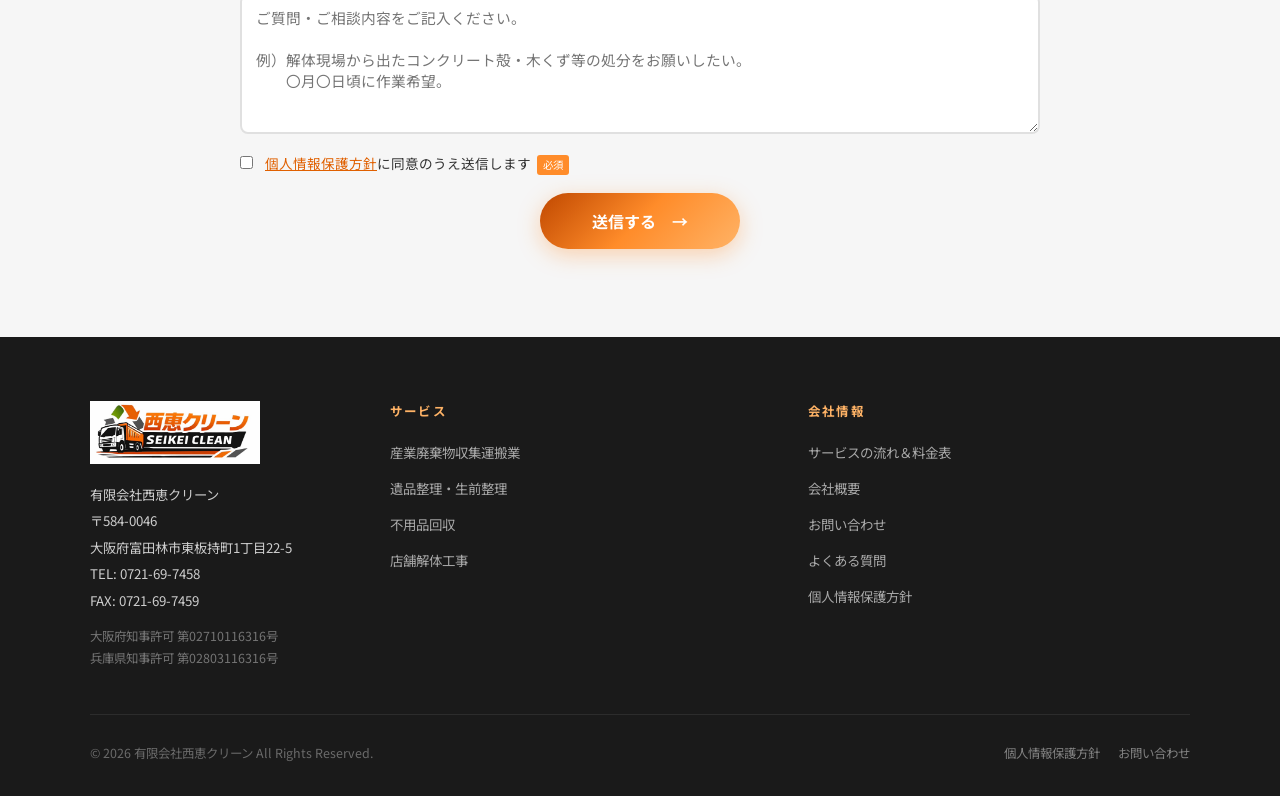
==== commit b16251ff: "Cre-EIGHTのロゴを追加・反映 - img/logo_cre-eight.png を追加 - プレースホルダー（準備中）からロゴ画像に差し替え  Co-Authored-By: Claude S" ====
--- a/company.html
+++ b/company.html
@@ -394,7 +394,7 @@
       <div class="group-col">
         <div class="group-col-label">企画制作</div>
         <div class="group-co-card">
-          <div class="group-co-logo-wrap" style="background:#f2f4f7;border-radius:8px;font-size:0.78rem;font-weight:700;color:#888;">Cre-EIGHT（準備中）</div>
+          <div class="group-co-logo-wrap"><img src="img/logo_cre-eight.png" alt="Cre-EIGHT"></div>
           <div class="group-co-name">株式会社 Cre-EIGHT</div>
         </div>
       </div>
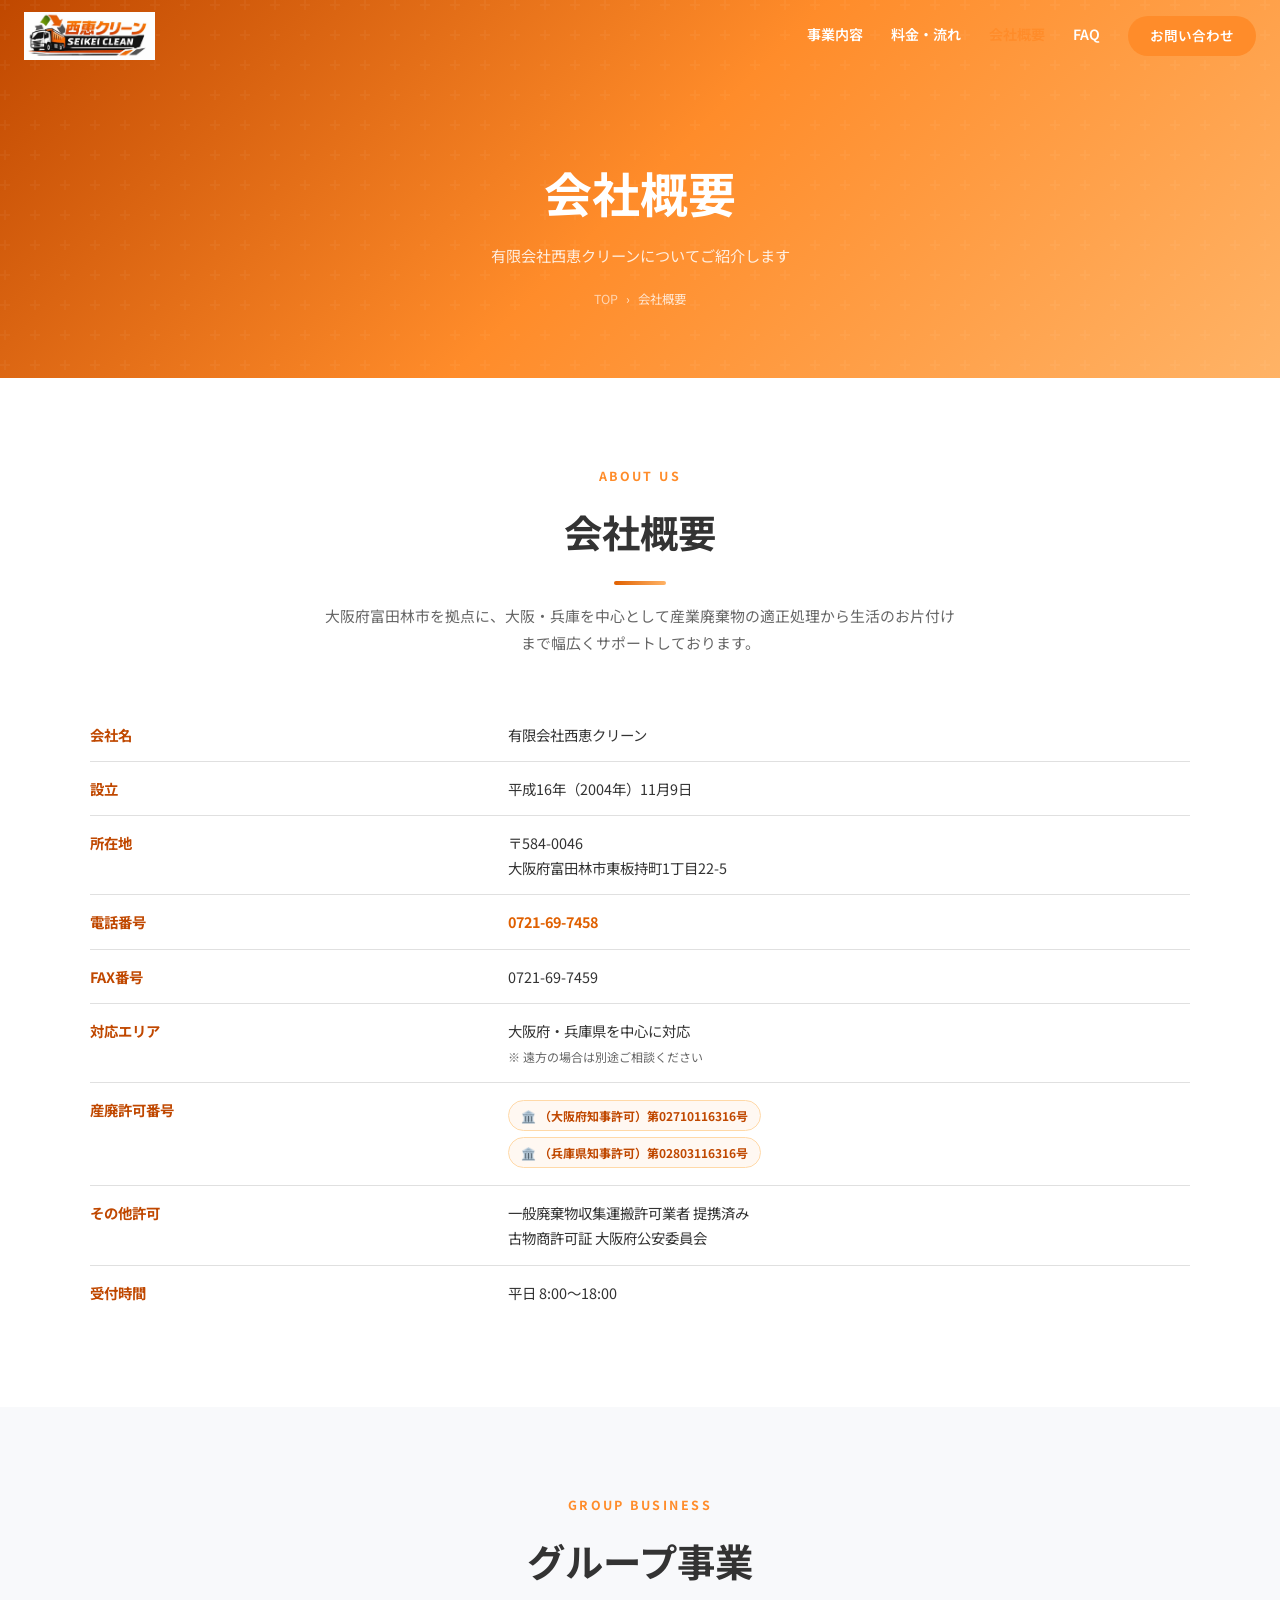
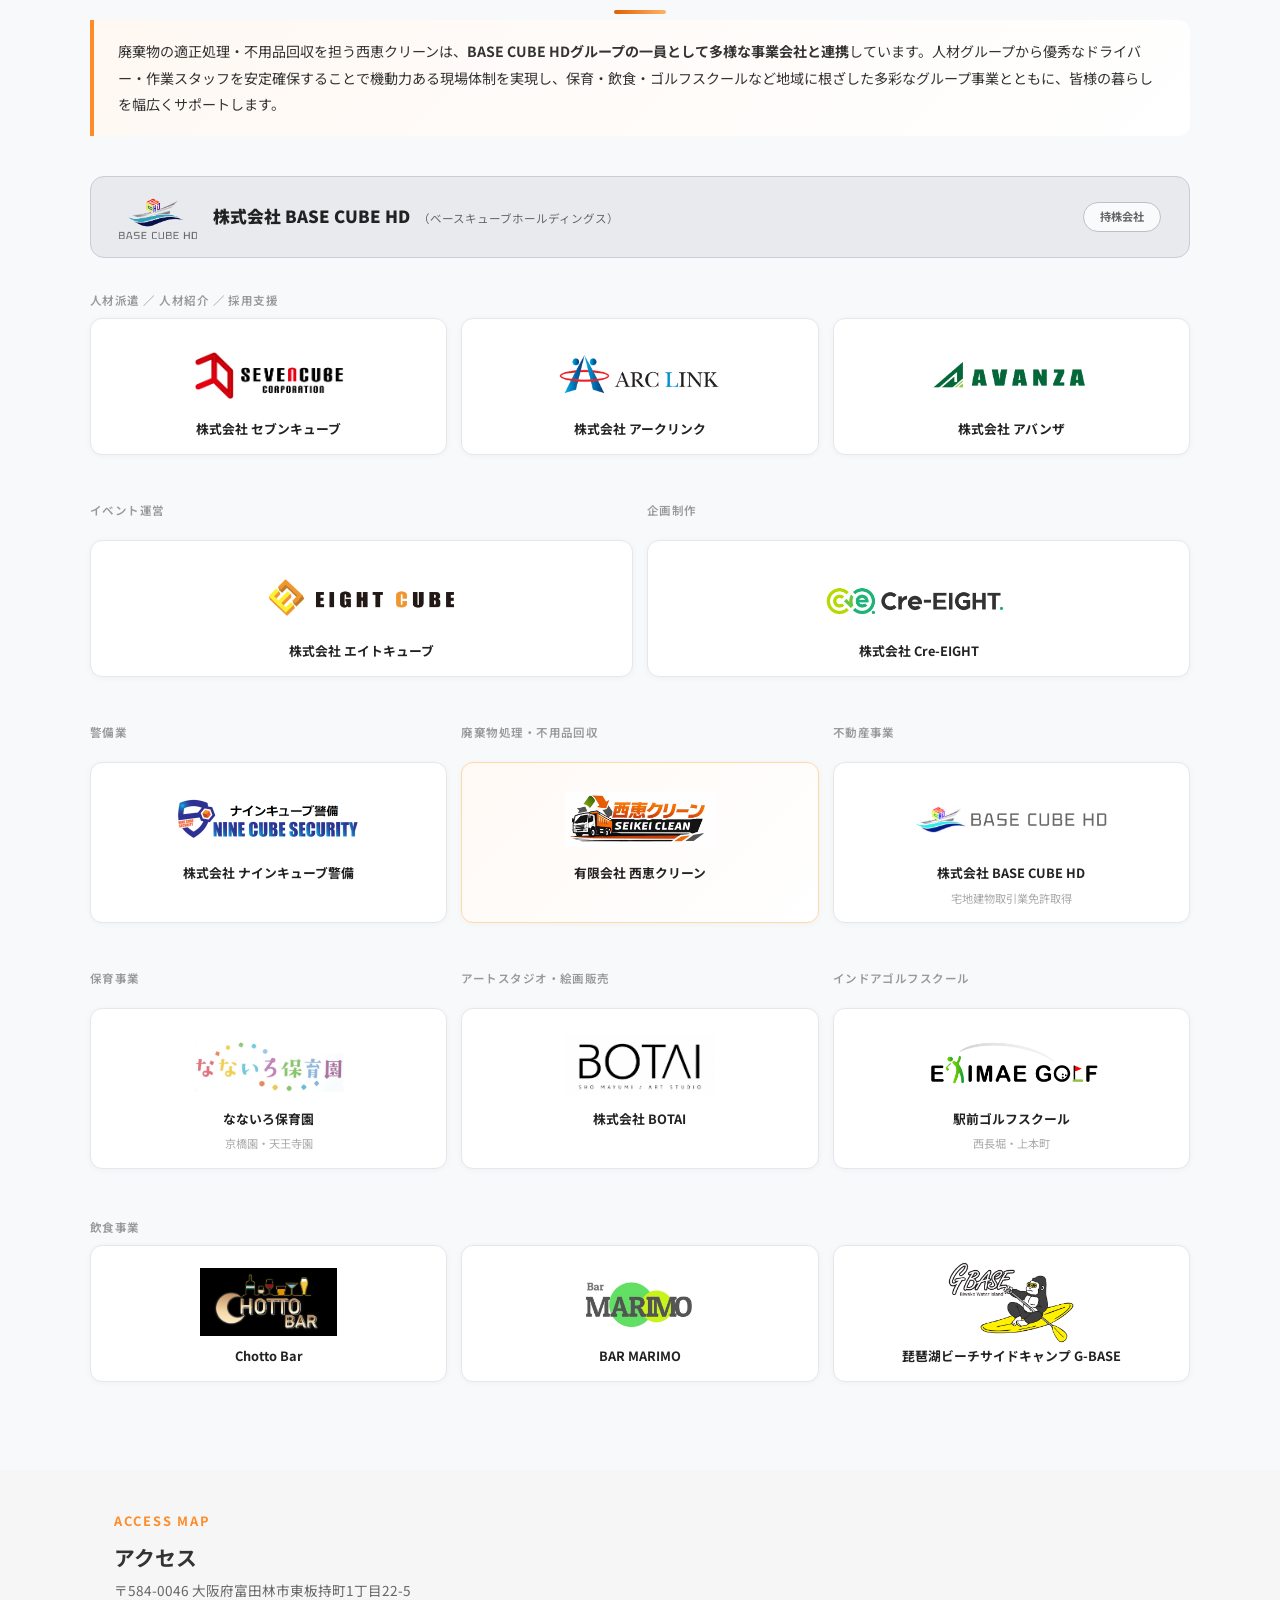
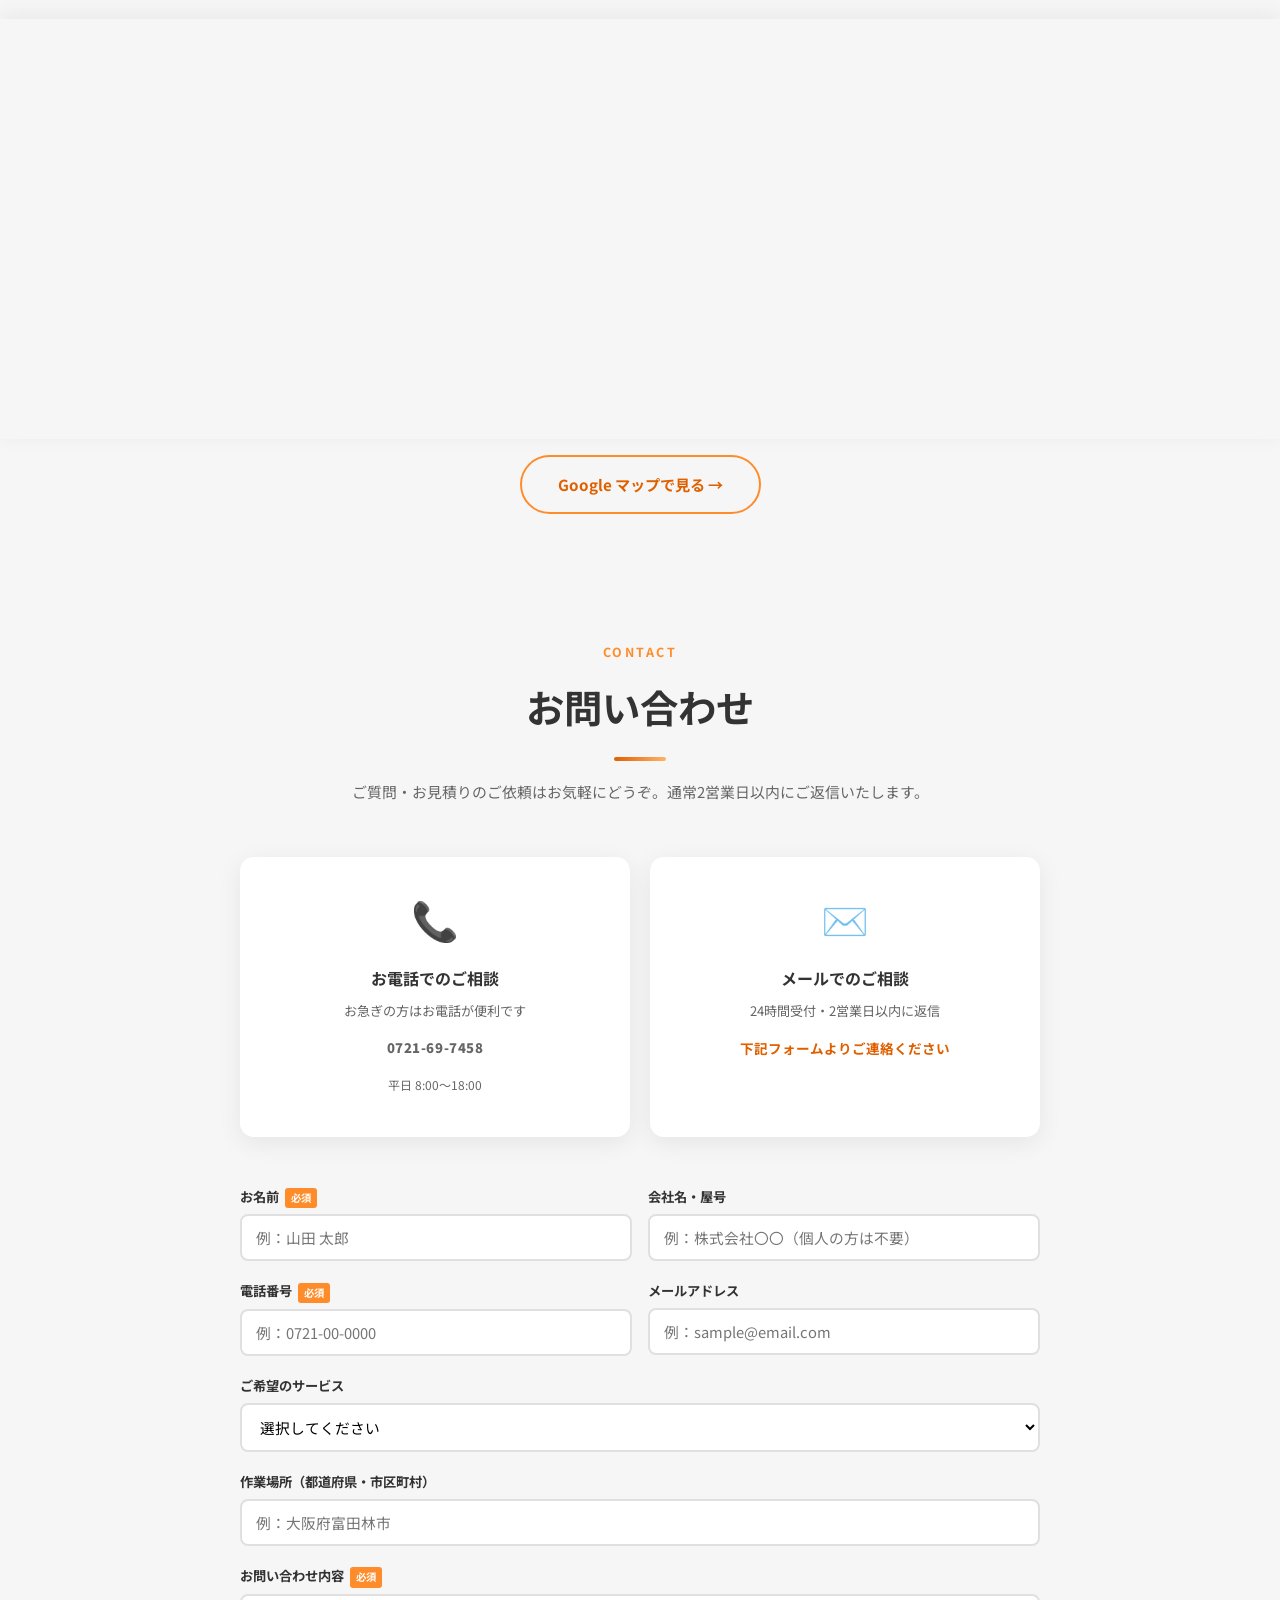
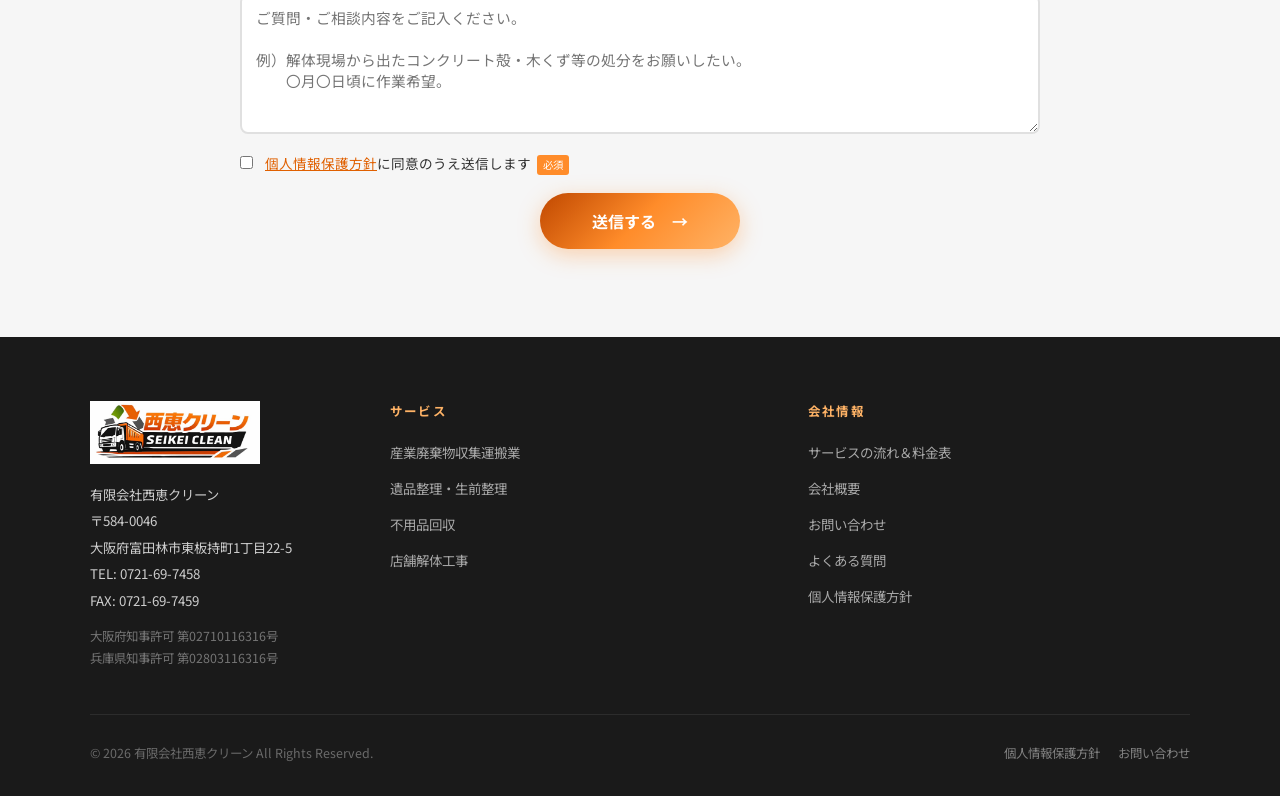
==== commit 0e73bbe1: "Cre-EIGHTのロゴサイズを拡大 Co-Authored-By: Claude Sonnet 4.6 <noreply@anthropic.com>" ====
--- a/company.html
+++ b/company.html
@@ -394,7 +394,7 @@
       <div class="group-col">
         <div class="group-col-label">企画制作</div>
         <div class="group-co-card">
-          <div class="group-co-logo-wrap"><img src="img/logo_cre-eight.png" alt="Cre-EIGHT"></div>
+          <div class="group-co-logo-wrap"><img src="img/logo_cre-eight.png" alt="Cre-EIGHT" style="max-height:130px;max-width:210px;"></div>
           <div class="group-co-name">株式会社 Cre-EIGHT</div>
         </div>
       </div>
